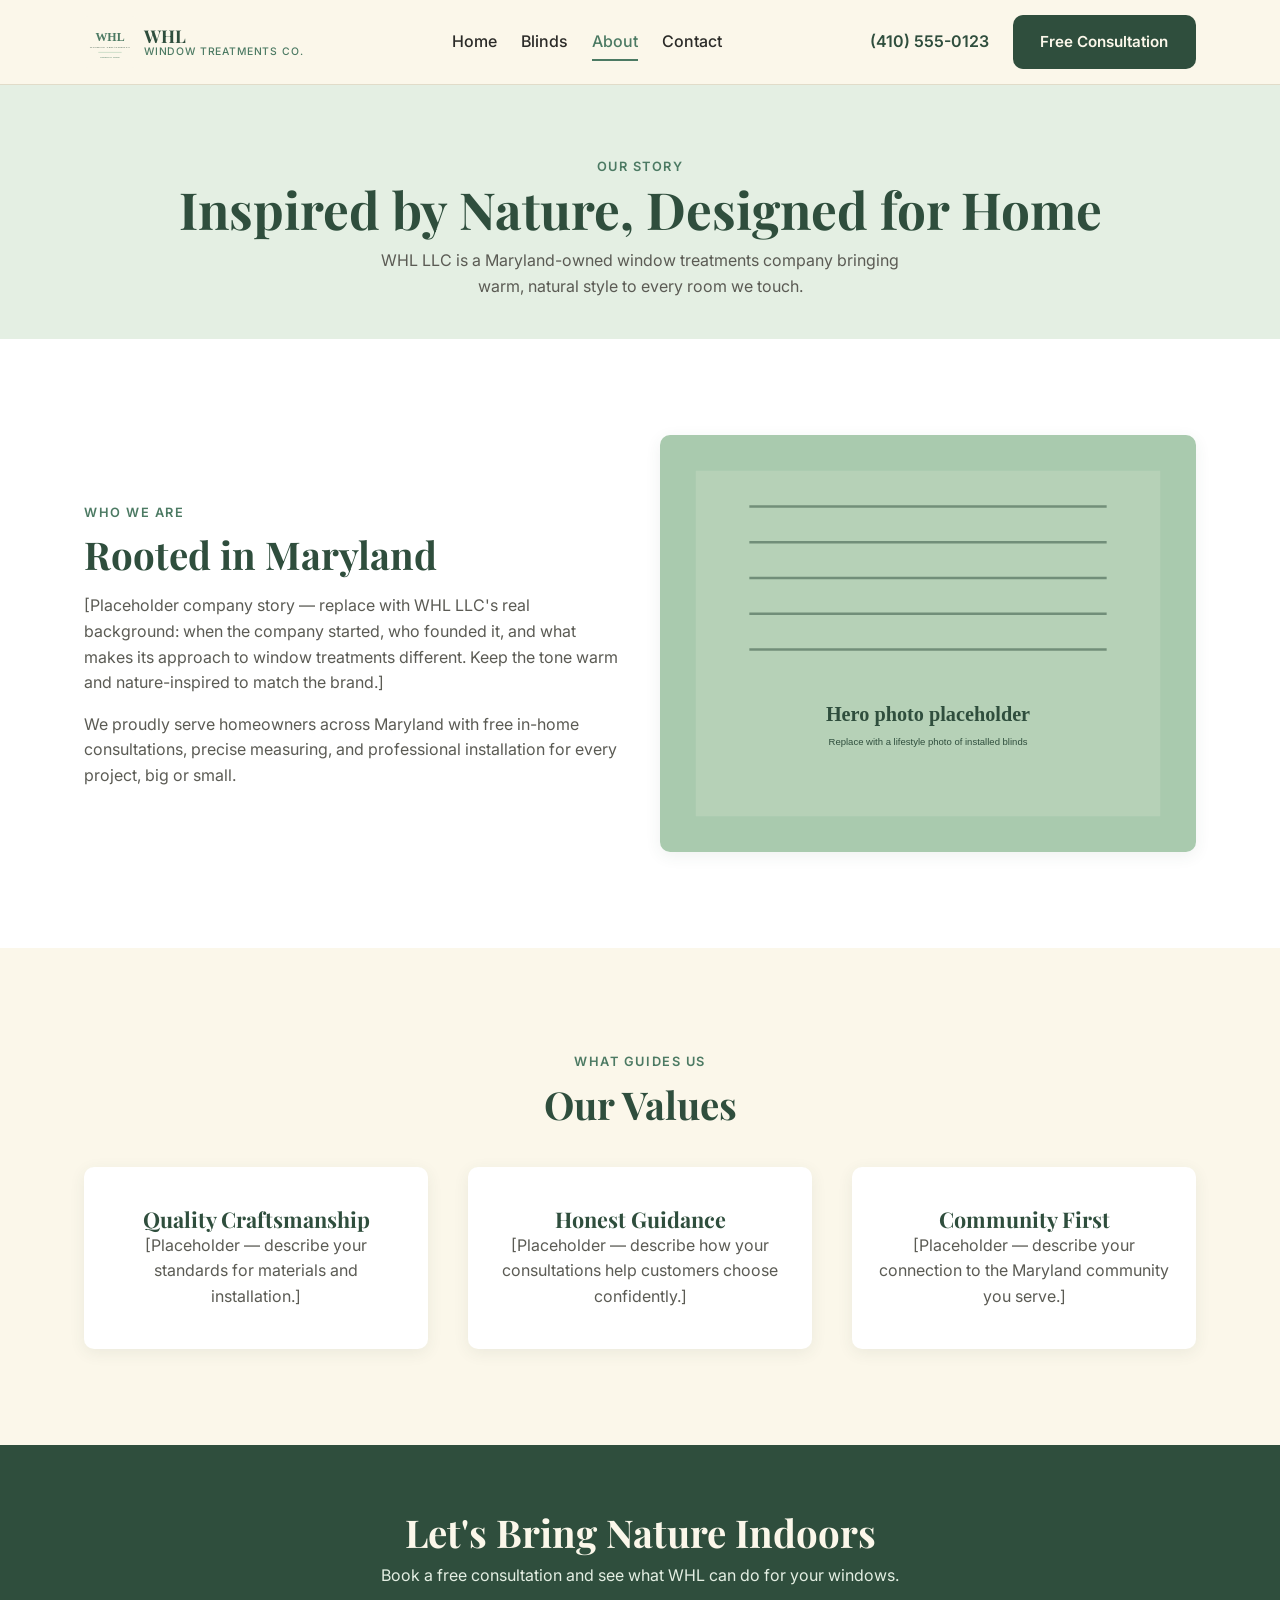
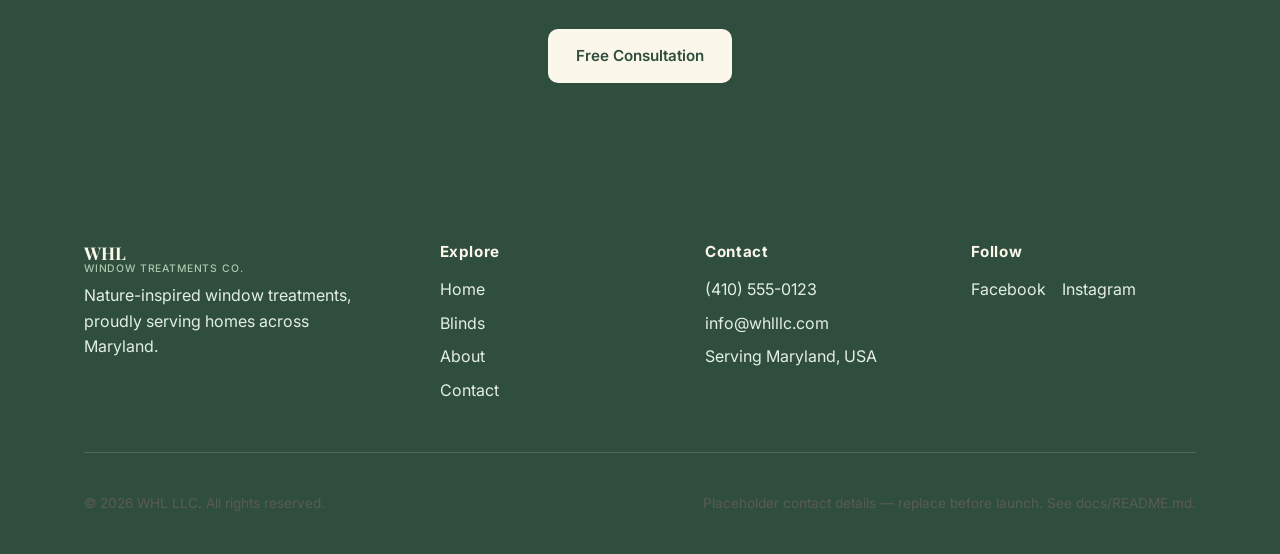
==== about.html @ a79641bb "Initial WHL LLC website: static HTML/CSS/JS site with JSON-driven blinds catalog Sets up home/produc" ====
<!DOCTYPE html>
<html lang="en">
<head>
  <meta charset="UTF-8" />
  <meta name="viewport" content="width=device-width, initial-scale=1.0" />
  <title>About Us | WHL LLC</title>
  <meta name="description" content="WHL LLC is a Maryland-based window treatments company inspired by nature and designed for home." />

  <link rel="preconnect" href="https://fonts.googleapis.com" />
  <link href="https://fonts.googleapis.com/css2?family=Playfair+Display:wght@700&family=Inter:wght@400;500;600;700&display=swap" rel="stylesheet" />

  <link rel="icon" href="assets/images/logo/whl-logo.svg" type="image/svg+xml" />
  <link rel="stylesheet" href="css/styles.css" />
</head>
<body>

  <header class="site-header">
    <div class="container site-header__inner">
      <a href="index.html" class="brand">
        <img src="assets/images/logo/whl-logo.svg" alt="WHL LLC logo" />
        <span class="brand-text">WHL<span>Window Treatments Co.</span></span>
      </a>
      <nav class="main-nav" data-open="false">
        <ul>
          <li><a href="index.html">Home</a></li>
          <li><a href="products.html">Blinds</a></li>
          <li><a href="about.html">About</a></li>
          <li><a href="contact.html">Contact</a></li>
        </ul>
      </nav>
      <div class="header-actions">
        <a href="tel:+14105550123" class="header-phone">(410) 555-0123</a>
        <a href="mailto:info@whlllc.com?subject=Free%20Consultation%20Request" class="btn btn--primary">Free Consultation</a>
        <button class="nav-toggle" aria-label="Toggle navigation" aria-expanded="false">
          <svg viewBox="0 0 24 24" fill="none" stroke="currentColor" stroke-width="2" stroke-linecap="round">
            <line x1="3" y1="6" x2="21" y2="6" /><line x1="3" y1="12" x2="21" y2="12" /><line x1="3" y1="18" x2="21" y2="18" />
          </svg>
        </button>
      </div>
    </div>
  </header>

  <main>

    <section class="page-header">
      <div class="container">
        <p class="eyebrow">Our Story</p>
        <h1>Inspired by Nature, Designed for Home</h1>
        <p>WHL LLC is a Maryland-owned window treatments company bringing warm, natural style to every room we touch.</p>
      </div>
    </section>

    <section class="section section--white">
      <div class="container grid grid--2" style="align-items:center;">
        <div>
          <p class="eyebrow">Who We Are</p>
          <h2>Rooted in Maryland</h2>
          <p style="margin-top: var(--space-sm);">
            [Placeholder company story — replace with WHL LLC's real background:
            when the company started, who founded it, and what makes its
            approach to window treatments different. Keep the tone warm and
            nature-inspired to match the brand.]
          </p>
          <p style="margin-top: var(--space-sm);">
            We proudly serve homeowners across Maryland with free in-home
            consultations, precise measuring, and professional installation
            for every project, big or small.
          </p>
        </div>
        <div>
          <img src="assets/images/hero/hero-home.svg" alt="Placeholder photo of the WHL team or showroom" style="border-radius: var(--radius); box-shadow: var(--shadow-card);" />
        </div>
      </div>
    </section>

    <section class="section">
      <div class="container">
        <div class="section-heading">
          <p class="eyebrow">What Guides Us</p>
          <h2>Our Values</h2>
        </div>
        <div class="grid grid--3">
          <div class="card tile-card">
            <h3>Quality Craftsmanship</h3>
            <p>[Placeholder — describe your standards for materials and installation.]</p>
          </div>
          <div class="card tile-card">
            <h3>Honest Guidance</h3>
            <p>[Placeholder — describe how your consultations help customers choose confidently.]</p>
          </div>
          <div class="card tile-card">
            <h3>Community First</h3>
            <p>[Placeholder — describe your connection to the Maryland community you serve.]</p>
          </div>
        </div>
      </div>
    </section>

    <section class="cta-band">
      <div class="container">
        <h2>Let's Bring Nature Indoors</h2>
        <p>Book a free consultation and see what WHL can do for your windows.</p>
        <a href="mailto:info@whlllc.com?subject=Free%20Consultation%20Request" class="btn btn--light">Free Consultation</a>
      </div>
    </section>

  </main>

  <footer class="site-footer">
    <div class="container">
      <div class="footer-grid">
        <div class="footer-brand">
          <div class="brand-text" style="color: var(--color-cream);">WHL <span style="color: var(--color-sage);">Window Treatments Co.</span></div>
          <p>Nature-inspired window treatments, proudly serving homes across Maryland.</p>
        </div>
        <div>
          <h4>Explore</h4>
          <ul>
            <li><a href="index.html">Home</a></li>
            <li><a href="products.html">Blinds</a></li>
            <li><a href="about.html">About</a></li>
            <li><a href="contact.html">Contact</a></li>
          </ul>
        </div>
        <div>
          <h4>Contact</h4>
          <ul>
            <li><a href="tel:+14105550123">(410) 555-0123</a></li>
            <li><a href="mailto:info@whlllc.com">info@whlllc.com</a></li>
            <li>Serving Maryland, USA</li>
          </ul>
        </div>
        <div>
          <h4>Follow</h4>
          <ul class="social-links">
            <li><a href="#" aria-label="Facebook">Facebook</a></li>
            <li><a href="#" aria-label="Instagram">Instagram</a></li>
          </ul>
        </div>
      </div>
      <div class="footer-bottom">
        <p>&copy; 2026 WHL LLC. All rights reserved.</p>
        <p>Placeholder contact details — replace before launch. See docs/README.md.</p>
      </div>
    </div>
  </footer>

  <script src="js/main.js"></script>
</body>
</html>
---- css/styles.css ----
/* =========================================================================
   WHL LLC — Stylesheet
   -------------------------------------------------------------------------
   How this file is organized (search for these headers):
     1. Design tokens (colors, fonts, spacing)  — edit brand look here
     2. Reset & base element styles
     3. Layout helpers (container, section spacing, grid)
     4. Header / navigation
     5. Buttons & form elements
     6. Hero banner
     7. Cards (product cards, tile cards)
     8. Process steps / trust strip / testimonials
     9. Footer
    10. Responsive breakpoints

   This is one shared stylesheet used by every page (index, products, about,
   contact) so a change here updates the whole site at once.
   ========================================================================= */

/* -------------------------------------------------------------------------
   1. Design tokens
   Change these variables to re-theme the entire site. They come from the
   WHL logo: cream background, sage/forest greens.
   ------------------------------------------------------------------------- */
:root {
  /* Brand colors */
  --color-cream: #fbf7ea;
  --color-white: #ffffff;
  --color-sage: #a9caae;
  --color-sage-light: #e4efe3;
  --color-forest: #4c7a63;
  --color-deep: #2f4e3d;
  --color-text: #2b2b28;
  --color-text-muted: #5b5b54;
  --color-border: #e1dcc9;

  /* Typography */
  --font-heading: "Playfair Display", Georgia, "Times New Roman", serif;
  --font-body: "Inter", -apple-system, BlinkMacSystemFont, "Segoe UI",
    Roboto, Helvetica, Arial, sans-serif;

  /* Spacing scale */
  --space-xs: 0.5rem;
  --space-sm: 1rem;
  --space-md: 1.5rem;
  --space-lg: 2.5rem;
  --space-xl: 4rem;
  --space-2xl: 6rem;

  /* Layout */
  --container-width: 1160px;
  --radius: 10px;
  --shadow-card: 0 4px 16px rgba(47, 78, 61, 0.08);
  --shadow-hover: 0 10px 28px rgba(47, 78, 61, 0.16);
  --header-height: 84px;
}

/* -------------------------------------------------------------------------
   2. Reset & base element styles
   ------------------------------------------------------------------------- */
* {
  margin: 0;
  padding: 0;
  box-sizing: border-box;
}

html {
  scroll-behavior: smooth;
}

body {
  font-family: var(--font-body);
  color: var(--color-text);
  background-color: var(--color-cream);
  line-height: 1.6;
  -webkit-font-smoothing: antialiased;
}

img {
  max-width: 100%;
  display: block;
}

a {
  color: inherit;
  text-decoration: none;
}

ul {
  list-style: none;
}

h1,
h2,
h3,
h4 {
  font-family: var(--font-heading);
  color: var(--color-deep);
  line-height: 1.2;
  font-weight: 700;
}

h1 {
  font-size: clamp(2.25rem, 4vw, 3.25rem);
}

h2 {
  font-size: clamp(1.75rem, 3vw, 2.5rem);
}

h3 {
  font-size: 1.35rem;
}

p {
  color: var(--color-text-muted);
}

/* Utility: visually-hidden but still readable by screen readers */
.visually-hidden {
  position: absolute;
  width: 1px;
  height: 1px;
  overflow: hidden;
  clip: rect(0, 0, 0, 0);
  white-space: nowrap;
}

/* -------------------------------------------------------------------------
   3. Layout helpers
   ------------------------------------------------------------------------- */
.container {
  width: 100%;
  max-width: var(--container-width);
  margin: 0 auto;
  padding: 0 var(--space-md);
}

.section {
  padding: var(--space-2xl) 0;
}

.section--tight {
  padding: var(--space-xl) 0;
}

.section--white {
  background-color: var(--color-white);
}

.section-heading {
  text-align: center;
  max-width: 640px;
  margin: 0 auto var(--space-lg);
}

.section-heading p {
  margin-top: var(--space-xs);
}

.eyebrow {
  display: inline-block;
  font-family: var(--font-body);
  font-size: 0.8rem;
  font-weight: 600;
  letter-spacing: 0.12em;
  text-transform: uppercase;
  color: var(--color-forest);
  margin-bottom: var(--space-xs);
}

.grid {
  display: grid;
  gap: var(--space-lg);
}

.grid--2 {
  grid-template-columns: repeat(2, 1fr);
}

.grid--3 {
  grid-template-columns: repeat(3, 1fr);
}

.grid--4 {
  grid-template-columns: repeat(4, 1fr);
}

/* -------------------------------------------------------------------------
   4. Header / navigation
   ------------------------------------------------------------------------- */
.site-header {
  position: sticky;
  top: 0;
  z-index: 100;
  background-color: var(--color-cream);
  border-bottom: 1px solid var(--color-border);
}

.site-header__inner {
  display: flex;
  align-items: center;
  justify-content: space-between;
  height: var(--header-height);
  gap: var(--space-md);
}

.brand {
  display: flex;
  align-items: center;
  gap: var(--space-xs);
  flex-shrink: 0;
}

.brand img {
  height: 52px;
  width: auto;
}

.brand-text {
  font-family: var(--font-heading);
  font-weight: 700;
  font-size: 1.1rem;
  color: var(--color-deep);
  line-height: 1.15;
}

.brand-text span {
  display: block;
  font-family: var(--font-body);
  font-weight: 500;
  font-size: 0.65rem;
  letter-spacing: 0.08em;
  text-transform: uppercase;
  color: var(--color-forest);
}

.main-nav {
  display: flex;
  align-items: center;
  gap: var(--space-lg);
}

.main-nav ul {
  display: flex;
  gap: var(--space-md);
}

.main-nav a {
  font-weight: 500;
  padding: var(--space-xs) 0;
  border-bottom: 2px solid transparent;
  transition: border-color 0.2s ease, color 0.2s ease;
}

.main-nav a:hover,
.main-nav a[aria-current="page"] {
  color: var(--color-forest);
  border-bottom-color: var(--color-forest);
}

.header-actions {
  display: flex;
  align-items: center;
  gap: var(--space-md);
}

.header-phone {
  font-weight: 600;
  color: var(--color-deep);
  white-space: nowrap;
}

.nav-toggle {
  display: none;
  background: none;
  border: none;
  cursor: pointer;
  padding: var(--space-xs);
}

.nav-toggle svg {
  width: 28px;
  height: 28px;
  stroke: var(--color-deep);
}

/* -------------------------------------------------------------------------
   5. Buttons & form elements
   ------------------------------------------------------------------------- */
.btn {
  display: inline-flex;
  align-items: center;
  justify-content: center;
  gap: 0.5rem;
  font-family: var(--font-body);
  font-weight: 600;
  font-size: 0.95rem;
  padding: 0.8rem 1.6rem;
  border-radius: var(--radius);
  border: 2px solid transparent;
  cursor: pointer;
  transition: transform 0.15s ease, box-shadow 0.15s ease,
    background-color 0.15s ease;
  white-space: nowrap;
}

.btn:hover {
  transform: translateY(-1px);
}

.btn--primary {
  background-color: var(--color-deep);
  color: var(--color-cream);
}

.btn--primary:hover {
  background-color: var(--color-forest);
  box-shadow: var(--shadow-hover);
}

.btn--secondary {
  background-color: transparent;
  border-color: var(--color-deep);
  color: var(--color-deep);
}

.btn--secondary:hover {
  background-color: var(--color-deep);
  color: var(--color-cream);
}

.btn--light {
  background-color: var(--color-cream);
  color: var(--color-deep);
}

.btn--light:hover {
  background-color: var(--color-white);
  box-shadow: var(--shadow-hover);
}

.btn--block {
  width: 100%;
}

.form-field {
  display: flex;
  flex-direction: column;
  gap: 0.35rem;
  margin-bottom: var(--space-md);
}

.form-field label {
  font-weight: 600;
  font-size: 0.9rem;
  color: var(--color-deep);
}

.form-field input,
.form-field select,
.form-field textarea {
  font-family: var(--font-body);
  font-size: 1rem;
  padding: 0.7rem 0.9rem;
  border: 1px solid var(--color-border);
  border-radius: var(--radius);
  background-color: var(--color-white);
  color: var(--color-text);
}

.form-field input:focus,
.form-field select:focus,
.form-field textarea:focus {
  outline: 2px solid var(--color-sage);
  outline-offset: 1px;
}

/* -------------------------------------------------------------------------
   6. Hero banner
   ------------------------------------------------------------------------- */
.hero {
  background: linear-gradient(135deg, var(--color-sage-light) 0%, var(--color-cream) 60%);
  overflow: hidden;
}

.hero__inner {
  display: grid;
  grid-template-columns: 1.1fr 1fr;
  align-items: center;
  gap: var(--space-xl);
  padding: var(--space-2xl) 0;
}

.hero__eyebrow {
  color: var(--color-forest);
  font-weight: 600;
  letter-spacing: 0.1em;
  text-transform: uppercase;
  font-size: 0.85rem;
  margin-bottom: var(--space-sm);
}

.hero__title {
  margin-bottom: var(--space-md);
}

.hero__text {
  max-width: 480px;
  margin-bottom: var(--space-lg);
  font-size: 1.05rem;
}

.hero__actions {
  display: flex;
  gap: var(--space-sm);
  flex-wrap: wrap;
}

.hero__media img {
  border-radius: var(--radius);
  box-shadow: var(--shadow-card);
}

/* Page header used on non-home pages (products/about/contact) */
.page-header {
  padding: var(--space-xl) 0 var(--space-lg);
  text-align: center;
  background-color: var(--color-sage-light);
}

.page-header p {
  max-width: 560px;
  margin: var(--space-xs) auto 0;
}

/* -------------------------------------------------------------------------
   7. Cards
   ------------------------------------------------------------------------- */
.card {
  background-color: var(--color-white);
  border-radius: var(--radius);
  box-shadow: var(--shadow-card);
  overflow: hidden;
  transition: box-shadow 0.2s ease, transform 0.2s ease;
}

.card:hover {
  box-shadow: var(--shadow-hover);
  transform: translateY(-3px);
}

/* Product card: image + name + description + price + CTAs */
.product-card__image {
  aspect-ratio: 4 / 3;
  width: 100%;
  object-fit: cover;
  background-color: var(--color-sage-light);
}

.product-card__body {
  padding: var(--space-md);
}

.product-card__category {
  font-size: 0.75rem;
  font-weight: 600;
  letter-spacing: 0.08em;
  text-transform: uppercase;
  color: var(--color-forest);
}

.product-card__name {
  margin: 0.35rem 0 0.5rem;
  font-size: 1.15rem;
}

.product-card__price {
  display: block;
  font-weight: 600;
  color: var(--color-deep);
  margin: 0.6rem 0 var(--space-sm);
}

.product-card__actions {
  display: flex;
  gap: var(--space-xs);
}

/* Simple icon/tile card used for "Why choose WHL" and quick-action rows */
.tile-card {
  text-align: center;
  padding: var(--space-lg) var(--space-md);
}

.tile-card__icon {
  width: 48px;
  height: 48px;
  margin: 0 auto var(--space-sm);
  color: var(--color-forest);
}

/* Category filter pills on the products page */
.filter-bar {
  display: flex;
  gap: var(--space-xs);
  flex-wrap: wrap;
  justify-content: center;
  margin-bottom: var(--space-lg);
}

.filter-pill {
  padding: 0.5rem 1.1rem;
  border-radius: 999px;
  border: 1px solid var(--color-border);
  background-color: var(--color-white);
  font-size: 0.9rem;
  font-weight: 500;
  cursor: pointer;
  transition: background-color 0.15s ease, color 0.15s ease;
}

.filter-pill:hover {
  border-color: var(--color-forest);
}

.filter-pill[aria-pressed="true"] {
  background-color: var(--color-deep);
  color: var(--color-cream);
  border-color: var(--color-deep);
}

.empty-state {
  text-align: center;
  padding: var(--space-xl) 0;
  color: var(--color-text-muted);
}

/* -------------------------------------------------------------------------
   8. Process steps / trust strip / testimonials
   ------------------------------------------------------------------------- */
.process-steps {
  display: grid;
  grid-template-columns: repeat(4, 1fr);
  gap: var(--space-md);
  counter-reset: step;
}

.process-step {
  text-align: center;
  position: relative;
}

.process-step__number {
  width: 44px;
  height: 44px;
  display: flex;
  align-items: center;
  justify-content: center;
  margin: 0 auto var(--space-sm);
  border-radius: 50%;
  background-color: var(--color-deep);
  color: var(--color-cream);
  font-family: var(--font-heading);
  font-weight: 700;
}

.trust-strip {
  display: flex;
  justify-content: space-around;
  flex-wrap: wrap;
  gap: var(--space-lg);
  text-align: center;
}

.trust-stat__number {
  font-family: var(--font-heading);
  font-size: 2rem;
  color: var(--color-forest);
}

.trust-stat__label {
  font-size: 0.9rem;
  color: var(--color-text-muted);
}

.testimonial-card {
  padding: var(--space-lg);
}

.testimonial-card__quote {
  font-family: var(--font-heading);
  font-size: 1.1rem;
  color: var(--color-deep);
  margin-bottom: var(--space-sm);
}

.testimonial-card__author {
  font-weight: 600;
  font-size: 0.9rem;
  color: var(--color-text-muted);
}

/* CTA band (used before footer to push "Free Consultation") */
.cta-band {
  background-color: var(--color-deep);
  color: var(--color-cream);
  text-align: center;
  padding: var(--space-xl) 0;
}

.cta-band h2 {
  color: var(--color-cream);
}

.cta-band p {
  color: var(--color-sage-light);
  max-width: 520px;
  margin: var(--space-xs) auto var(--space-lg);
}

/* -------------------------------------------------------------------------
   9. Footer
   ------------------------------------------------------------------------- */
.site-footer {
  background-color: var(--color-deep);
  color: var(--color-sage-light);
  padding: var(--space-2xl) 0 var(--space-lg);
}

.footer-grid {
  display: grid;
  grid-template-columns: 1.4fr 1fr 1fr 1fr;
  gap: var(--space-lg);
  padding-bottom: var(--space-lg);
  border-bottom: 1px solid rgba(255, 255, 255, 0.15);
}

.footer-grid h4 {
  color: var(--color-cream);
  font-family: var(--font-body);
  font-size: 0.95rem;
  letter-spacing: 0.04em;
  margin-bottom: var(--space-sm);
}

.footer-grid ul li {
  margin-bottom: 0.5rem;
}

.footer-grid a:hover {
  color: var(--color-white);
  text-decoration: underline;
}

.footer-brand p {
  color: var(--color-sage-light);
  max-width: 280px;
  margin-top: var(--space-xs);
}

.footer-bottom {
  display: flex;
  justify-content: space-between;
  align-items: center;
  flex-wrap: wrap;
  gap: var(--space-sm);
  padding-top: var(--space-lg);
  font-size: 0.85rem;
}

.social-links {
  display: flex;
  gap: var(--space-sm);
}

/* -------------------------------------------------------------------------
   10. Responsive breakpoints
   ------------------------------------------------------------------------- */
@media (max-width: 960px) {
  .grid--4 {
    grid-template-columns: repeat(2, 1fr);
  }

  .grid--3 {
    grid-template-columns: repeat(2, 1fr);
  }

  .process-steps {
    grid-template-columns: repeat(2, 1fr);
    gap: var(--space-lg);
  }

  .footer-grid {
    grid-template-columns: 1fr 1fr;
  }

  .hero__inner {
    grid-template-columns: 1fr;
    text-align: center;
  }

  .hero__text {
    margin: 0 auto var(--space-lg);
  }

  .hero__actions {
    justify-content: center;
  }
}

@media (max-width: 720px) {
  .main-nav {
    position: fixed;
    inset: var(--header-height) 0 0 0;
    background-color: var(--color-cream);
    flex-direction: column;
    align-items: flex-start;
    padding: var(--space-lg) var(--space-md);
    transform: translateX(100%);
    transition: transform 0.25s ease;
    overflow-y: auto;
  }

  .main-nav[data-open="true"] {
    transform: translateX(0);
  }

  .main-nav ul {
    flex-direction: column;
    width: 100%;
    gap: var(--space-sm);
  }

  .header-phone {
    display: none;
  }

  .nav-toggle {
    display: inline-flex;
  }

  .grid--2,
  .grid--3,
  .grid--4 {
    grid-template-columns: 1fr;
  }

  .process-steps {
    grid-template-columns: 1fr;
  }

  .footer-grid {
    grid-template-columns: 1fr;
  }
}
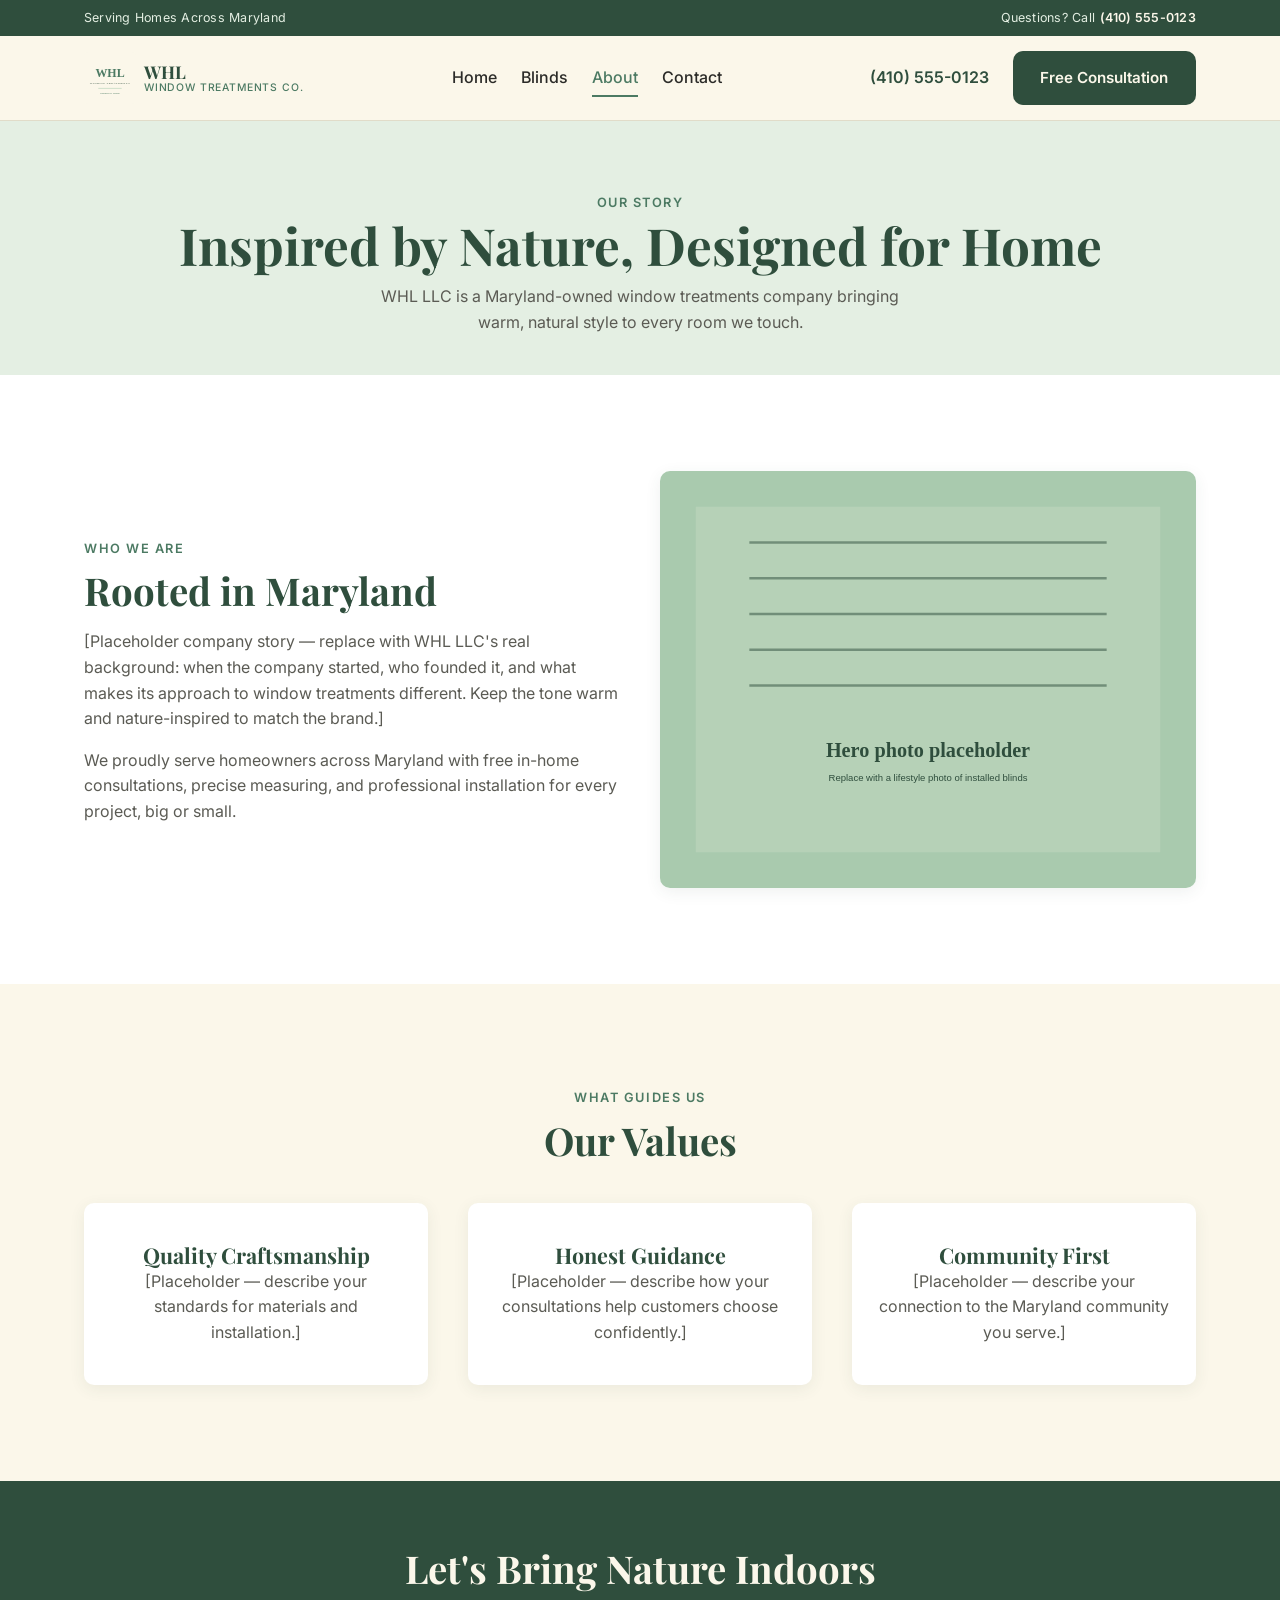
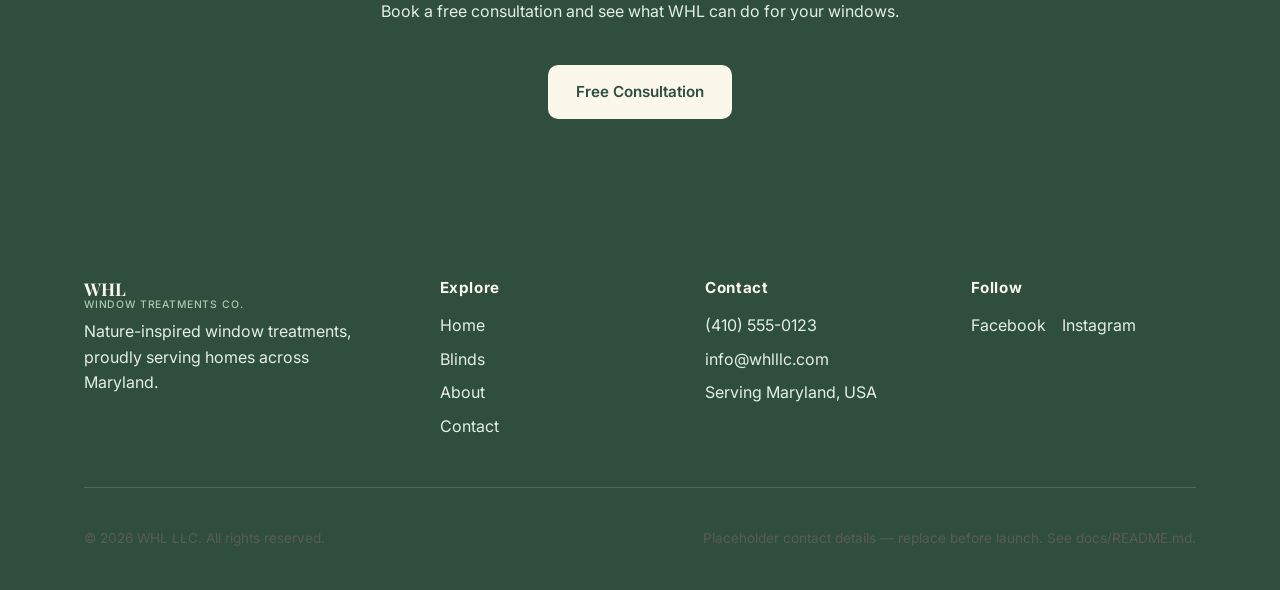
==== commit 2274fbc1: "Add full-width video hero and utility topbar to homepage Replaces the split image/text hero with a l" ====
--- a/about.html
+++ b/about.html
@@ -13,6 +13,13 @@
   <link rel="stylesheet" href="css/styles.css" />
 </head>
 <body>
+
+  <div class="topbar">
+    <div class="container topbar__inner">
+      <span>Serving Homes Across Maryland</span>
+      <span>Questions? Call <a href="tel:+14105550123">(410) 555-0123</a></span>
+    </div>
+  </div>
 
   <header class="site-header">
     <div class="container site-header__inner">
--- a/css/styles.css
+++ b/css/styles.css
@@ -189,6 +189,32 @@
 /* -------------------------------------------------------------------------
    4. Header / navigation
    ------------------------------------------------------------------------- */
+
+/* Thin utility strip above the header (service area + phone/warranty note) */
+.topbar {
+  background-color: var(--color-deep);
+  color: var(--color-sage-light);
+  font-size: 0.78rem;
+  letter-spacing: 0.02em;
+}
+
+.topbar__inner {
+  display: flex;
+  justify-content: space-between;
+  align-items: center;
+  padding: 0.5rem var(--space-md);
+  gap: var(--space-sm);
+}
+
+.topbar a {
+  color: var(--color-cream);
+  font-weight: 600;
+}
+
+.topbar a:hover {
+  text-decoration: underline;
+}
+
 .site-header {
   position: sticky;
   top: 0;
@@ -422,6 +448,62 @@
   box-shadow: var(--shadow-card);
 }
 
+/* Big video hero (homepage). The video sits behind everything as a full-
+   bleed background; a dark gradient overlay keeps the text readable
+   regardless of what's playing underneath. */
+.hero--video {
+  position: relative;
+  min-height: 640px;
+  display: flex;
+  align-items: center;
+  overflow: hidden;
+  background-color: var(--color-deep); /* shows briefly while the video loads */
+}
+
+.hero__video {
+  position: absolute;
+  inset: 0;
+  width: 100%;
+  height: 100%;
+  object-fit: cover;
+  z-index: 0;
+}
+
+.hero__video-overlay {
+  position: absolute;
+  inset: 0;
+  z-index: 1;
+  background: linear-gradient(
+    100deg,
+    rgba(47, 78, 61, 0.82) 0%,
+    rgba(47, 78, 61, 0.55) 45%,
+    rgba(47, 78, 61, 0.25) 100%
+  );
+}
+
+.hero--video .container {
+  position: relative;
+  z-index: 2;
+}
+
+.hero__panel {
+  max-width: 560px;
+  padding: var(--space-lg) 0;
+}
+
+.hero--video .hero__eyebrow {
+  color: var(--color-sage);
+}
+
+.hero--video .hero__title,
+.hero--video .hero__title * {
+  color: var(--color-cream);
+}
+
+.hero--video .hero__text {
+  color: var(--color-sage-light);
+}
+
 /* Page header used on non-home pages (products/about/contact) */
 .page-header {
   padding: var(--space-xl) 0 var(--space-lg);
@@ -706,6 +788,16 @@
 
   .hero__actions {
     justify-content: center;
+  }
+
+  .hero--video {
+    min-height: 520px;
+  }
+
+  .hero__panel {
+    max-width: 100%;
+    text-align: center;
+    margin: 0 auto;
   }
 }
 
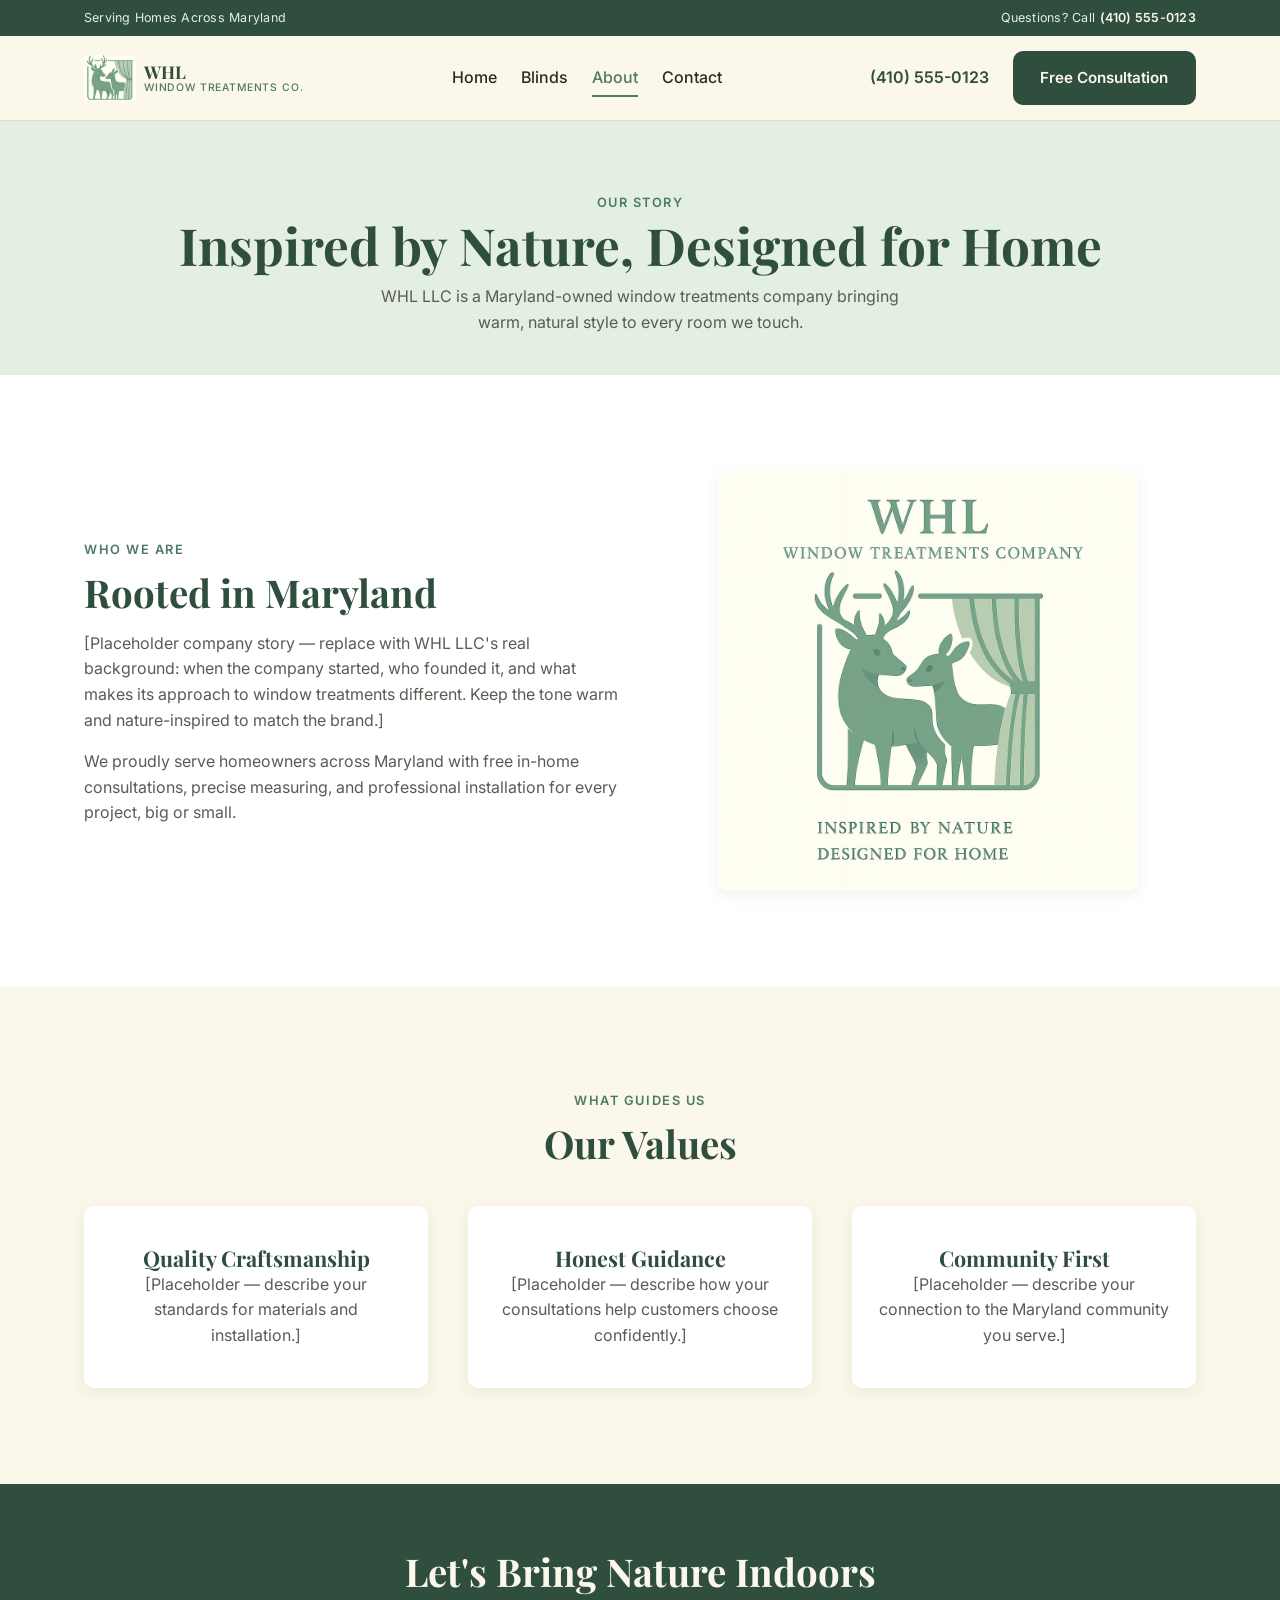
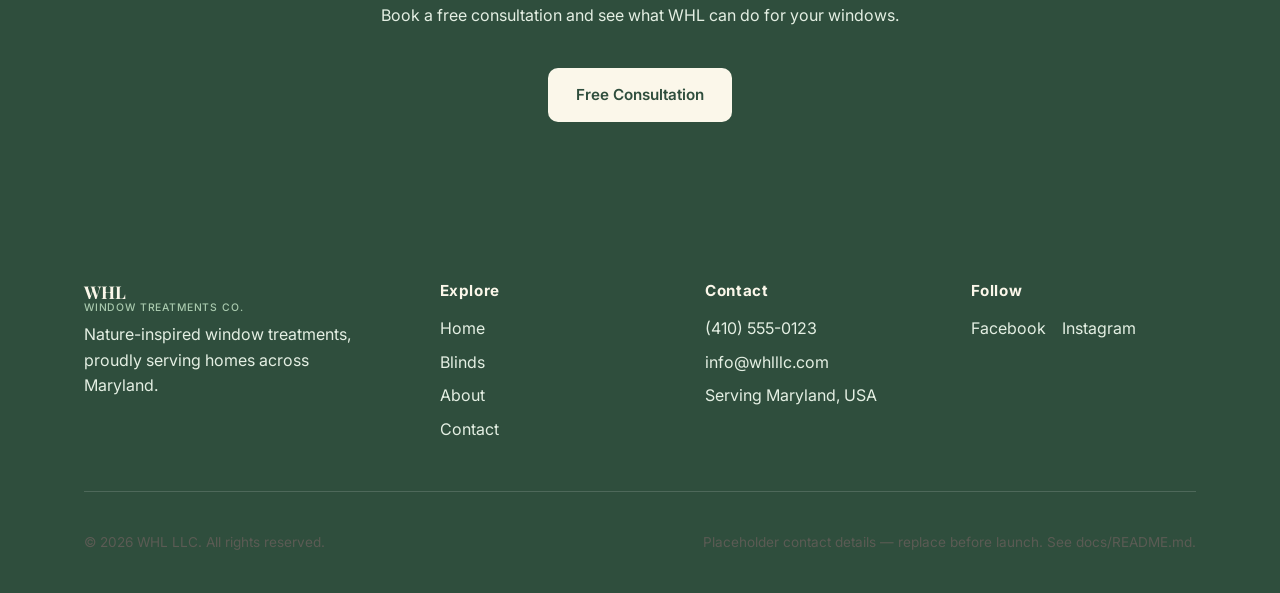
==== commit 5625e6e5: "Use the real WHL logo and improve phone responsiveness - Swap the placeholder logo for the real one:" ====
--- a/about.html
+++ b/about.html
@@ -9,7 +9,7 @@
   <link rel="preconnect" href="https://fonts.googleapis.com" />
   <link href="https://fonts.googleapis.com/css2?family=Playfair+Display:wght@700&family=Inter:wght@400;500;600;700&display=swap" rel="stylesheet" />
 
-  <link rel="icon" href="assets/images/logo/whl-logo.svg" type="image/svg+xml" />
+  <link rel="icon" href="assets/images/logo/whl-icon.png" type="image/png" />
   <link rel="stylesheet" href="css/styles.css" />
 </head>
 <body>
@@ -24,7 +24,7 @@
   <header class="site-header">
     <div class="container site-header__inner">
       <a href="index.html" class="brand">
-        <img src="assets/images/logo/whl-logo.svg" alt="WHL LLC logo" />
+        <img src="assets/images/logo/whl-icon.png" alt="WHL LLC logo" />
         <span class="brand-text">WHL<span>Window Treatments Co.</span></span>
       </a>
       <nav class="main-nav" data-open="false">
@@ -34,6 +34,7 @@
           <li><a href="about.html">About</a></li>
           <li><a href="contact.html">Contact</a></li>
         </ul>
+          <a href="mailto:info@whlllc.com?subject=Free%20Consultation%20Request" class="btn btn--primary nav-cta-mobile">Free Consultation</a>
       </nav>
       <div class="header-actions">
         <a href="tel:+14105550123" class="header-phone">(410) 555-0123</a>
@@ -75,7 +76,7 @@
           </p>
         </div>
         <div>
-          <img src="assets/images/hero/hero-home.svg" alt="Placeholder photo of the WHL team or showroom" style="border-radius: var(--radius); box-shadow: var(--shadow-card);" />
+          <img src="assets/images/logo/whl-logo-full.jpg" alt="WHL LLC logo: a deer and fawn beside a curtained window, with the tagline Inspired by Nature, Designed for Home" style="border-radius: var(--radius); box-shadow: var(--shadow-card); max-width: 420px; margin: 0 auto; display: block;" />
         </div>
       </div>
     </section>
--- a/css/styles.css
+++ b/css/styles.css
@@ -74,6 +74,9 @@
   background-color: var(--color-cream);
   line-height: 1.6;
   -webkit-font-smoothing: antialiased;
+  /* Safety net against any element that miscalculates its width on a
+     narrow phone screen and pokes past the viewport edge. */
+  overflow-x: hidden;
 }
 
 img {
@@ -504,6 +507,105 @@
   color: var(--color-sage-light);
 }
 
+/* -------------------------------------------------------------------------
+   Cinematic video interlude (homepage, between "How It Works" and the
+   trust strip). A quieter counterpart to the busy top-of-page hero video:
+   a large centered quote over a lightly-tinted looping video, with a
+   play/pause toggle since auto-looping background motion should always
+   be pausable (WCAG 2.2.2).
+   ------------------------------------------------------------------------- */
+.video-feature {
+  position: relative;
+  min-height: 60vh;
+  display: flex;
+  align-items: center;
+  justify-content: center;
+  overflow: hidden;
+  background-color: var(--color-deep);
+}
+
+.video-feature__video {
+  position: absolute;
+  inset: 0;
+  width: 100%;
+  height: 100%;
+  object-fit: cover;
+  z-index: 0;
+}
+
+.video-feature__overlay {
+  position: absolute;
+  inset: 0;
+  z-index: 1;
+  background: linear-gradient(
+    to bottom,
+    rgba(47, 78, 61, 0.55) 0%,
+    rgba(47, 78, 61, 0.35) 40%,
+    rgba(47, 78, 61, 0.65) 100%
+  );
+}
+
+.video-feature__content {
+  position: relative;
+  z-index: 2;
+  text-align: center;
+  padding: var(--space-2xl) 0;
+}
+
+.video-feature__quote {
+  font-family: var(--font-heading);
+  font-style: italic;
+  font-size: clamp(1.5rem, 3.2vw, 2.4rem);
+  color: var(--color-cream);
+  max-width: 720px;
+  margin: 0 auto var(--space-md);
+  line-height: 1.35;
+}
+
+.video-feature__credit {
+  color: var(--color-sage);
+  font-family: var(--font-body);
+  font-size: 0.85rem;
+  letter-spacing: 0.06em;
+  text-transform: uppercase;
+  margin-bottom: var(--space-lg);
+}
+
+.video-feature__toggle {
+  display: inline-flex;
+  align-items: center;
+  justify-content: center;
+  width: 52px;
+  height: 52px;
+  border-radius: 50%;
+  border: 1px solid rgba(251, 247, 234, 0.5);
+  background-color: rgba(251, 247, 234, 0.12);
+  color: var(--color-cream);
+  cursor: pointer;
+  transition: background-color 0.2s ease;
+}
+
+.video-feature__toggle:hover {
+  background-color: rgba(251, 247, 234, 0.25);
+}
+
+.video-feature__toggle svg {
+  width: 20px;
+  height: 20px;
+}
+
+.video-feature__toggle .icon-play {
+  display: none;
+}
+
+.video-feature__toggle[aria-pressed="false"] .icon-pause {
+  display: none;
+}
+
+.video-feature__toggle[aria-pressed="false"] .icon-play {
+  display: block;
+}
+
 /* Page header used on non-home pages (products/about/contact) */
 .page-header {
   padding: var(--space-xl) 0 var(--space-lg);
@@ -569,6 +671,144 @@
   gap: var(--space-xs);
 }
 
+/* -------------------------------------------------------------------------
+   Homepage "Featured Styles" carousel: a horizontally-scrolling row of
+   large photo tiles. Each tile always shows its name; hovering (or
+   focusing, for keyboard users) reveals a description and two buttons
+   over the photo. Used only on the homepage — the full catalog on
+   products.html keeps using .product-card instead, which shows price and
+   description without needing a hover.
+   ------------------------------------------------------------------------- */
+.gallery-carousel {
+  display: flex;
+  align-items: center;
+  gap: var(--space-sm);
+}
+
+.gallery-track {
+  display: flex;
+  gap: var(--space-md);
+  flex: 1;
+  overflow-x: auto;
+  scroll-snap-type: x mandatory;
+  scroll-behavior: smooth;
+  padding-bottom: var(--space-xs);
+  scrollbar-width: none; /* Firefox: hide scrollbar, native drag/touch scroll still works */
+}
+
+.gallery-track::-webkit-scrollbar {
+  display: none; /* Chrome/Safari: same as above */
+}
+
+.carousel-arrow {
+  flex-shrink: 0;
+  width: 44px;
+  height: 44px;
+  border-radius: 50%;
+  border: 1px solid var(--color-border);
+  background-color: var(--color-white);
+  color: var(--color-deep);
+  display: flex;
+  align-items: center;
+  justify-content: center;
+  cursor: pointer;
+  transition: background-color 0.15s ease, box-shadow 0.15s ease;
+}
+
+.carousel-arrow:hover {
+  background-color: var(--color-sage-light);
+  box-shadow: var(--shadow-card);
+}
+
+.carousel-arrow svg {
+  width: 20px;
+  height: 20px;
+}
+
+.gallery-tile {
+  position: relative;
+  flex: 0 0 auto;
+  width: min(300px, 78vw);
+  aspect-ratio: 1 / 1;
+  border-radius: var(--radius);
+  overflow: hidden;
+  box-shadow: var(--shadow-card);
+  scroll-snap-align: start;
+}
+
+.gallery-tile img {
+  position: absolute;
+  inset: 0;
+  width: 100%;
+  height: 100%;
+  object-fit: cover;
+  transition: transform 0.4s ease;
+}
+
+.gallery-tile:hover img,
+.gallery-tile:focus-within img {
+  transform: scale(1.06);
+}
+
+.gallery-tile__overlay {
+  position: absolute;
+  inset: 0;
+  background: linear-gradient(
+    to top,
+    rgba(47, 78, 61, 0.9) 0%,
+    rgba(47, 78, 61, 0.15) 55%,
+    rgba(47, 78, 61, 0) 100%
+  );
+  transition: background-color 0.25s ease;
+}
+
+.gallery-tile__content {
+  position: absolute;
+  left: 0;
+  right: 0;
+  bottom: 0;
+  padding: var(--space-md);
+}
+
+.gallery-tile__label {
+  font-family: var(--font-heading);
+  font-size: 1.2rem;
+  color: var(--color-cream);
+}
+
+/* Description + buttons: hidden by default, revealed on hover/focus. */
+.gallery-tile__hover {
+  max-height: 0;
+  opacity: 0;
+  transform: translateY(8px);
+  overflow: hidden;
+  transition: opacity 0.25s ease, transform 0.25s ease, max-height 0.25s ease;
+}
+
+.gallery-tile:hover .gallery-tile__hover,
+.gallery-tile:focus-within .gallery-tile__hover {
+  max-height: 160px;
+  opacity: 1;
+  transform: translateY(0);
+}
+
+.gallery-tile__hover p {
+  color: var(--color-sage-light);
+  font-size: 0.85rem;
+  margin: 0.5rem 0 var(--space-sm);
+}
+
+.gallery-tile__actions {
+  display: flex;
+  gap: var(--space-xs);
+  flex-wrap: wrap;
+}
+
+.gallery-tile__actions .btn {
+  padding: 0.55rem 1.1rem;
+  font-size: 0.85rem;
+}
+
 /* Simple icon/tile card used for "Why choose WHL" and quick-action rows */
 .tile-card {
   text-align: center;
@@ -794,6 +1034,10 @@
     min-height: 520px;
   }
 
+  .video-feature {
+    min-height: 420px;
+  }
+
   .hero__panel {
     max-width: 100%;
     text-align: center;
@@ -802,6 +1046,40 @@
 }
 
 @media (max-width: 720px) {
+  /* Shrink the header itself so logo + CTA + hamburger all fit on a
+     phone-width screen without wrapping or overflowing horizontally. */
+  :root {
+    --header-height: 64px;
+  }
+
+  .brand img {
+    height: 38px;
+  }
+
+  .brand-text {
+    font-size: 0.95rem;
+  }
+
+  /* The "Window Treatments Co." subtitle is the first thing to go —
+     the icon + "WHL" alone is enough to identify the brand at this size. */
+  .brand-text span {
+    display: none;
+  }
+
+  .header-actions {
+    gap: var(--space-sm);
+  }
+
+  .header-actions .btn--primary {
+    padding: 0.5rem 0.85rem;
+    font-size: 0.8rem;
+  }
+
+  .nav-toggle svg {
+    width: 24px;
+    height: 24px;
+  }
+
   .main-nav {
     position: fixed;
     inset: var(--header-height) 0 0 0;
@@ -824,6 +1102,15 @@
     gap: var(--space-sm);
   }
 
+  /* A full-size "Free Consultation" button inside the slide-out menu,
+     since the header's own copy shrinks to fit next to the logo. Only
+     one is ever visible at a time — see .nav-cta-mobile below. */
+  .nav-cta-mobile {
+    display: block;
+    width: 100%;
+    margin-top: var(--space-md);
+  }
+
   .header-phone {
     display: none;
   }
@@ -845,4 +1132,31 @@
   .footer-grid {
     grid-template-columns: 1fr;
   }
-}
+
+  .carousel-arrow {
+    width: 36px;
+    height: 36px;
+  }
+
+  .carousel-arrow svg {
+    width: 16px;
+    height: 16px;
+  }
+
+  /* The utility topbar's two messages don't both fit on one line at
+     phone widths — stack them instead of letting them overflow. */
+  .topbar__inner {
+    flex-direction: column;
+    gap: 0.15rem;
+    text-align: center;
+    padding: 0.5rem var(--space-sm);
+  }
+}
+
+@media (min-width: 721px) {
+  /* Hidden on desktop/tablet: the header's own "Free Consultation"
+     button already has room there. */
+  .nav-cta-mobile {
+    display: none;
+  }
+}
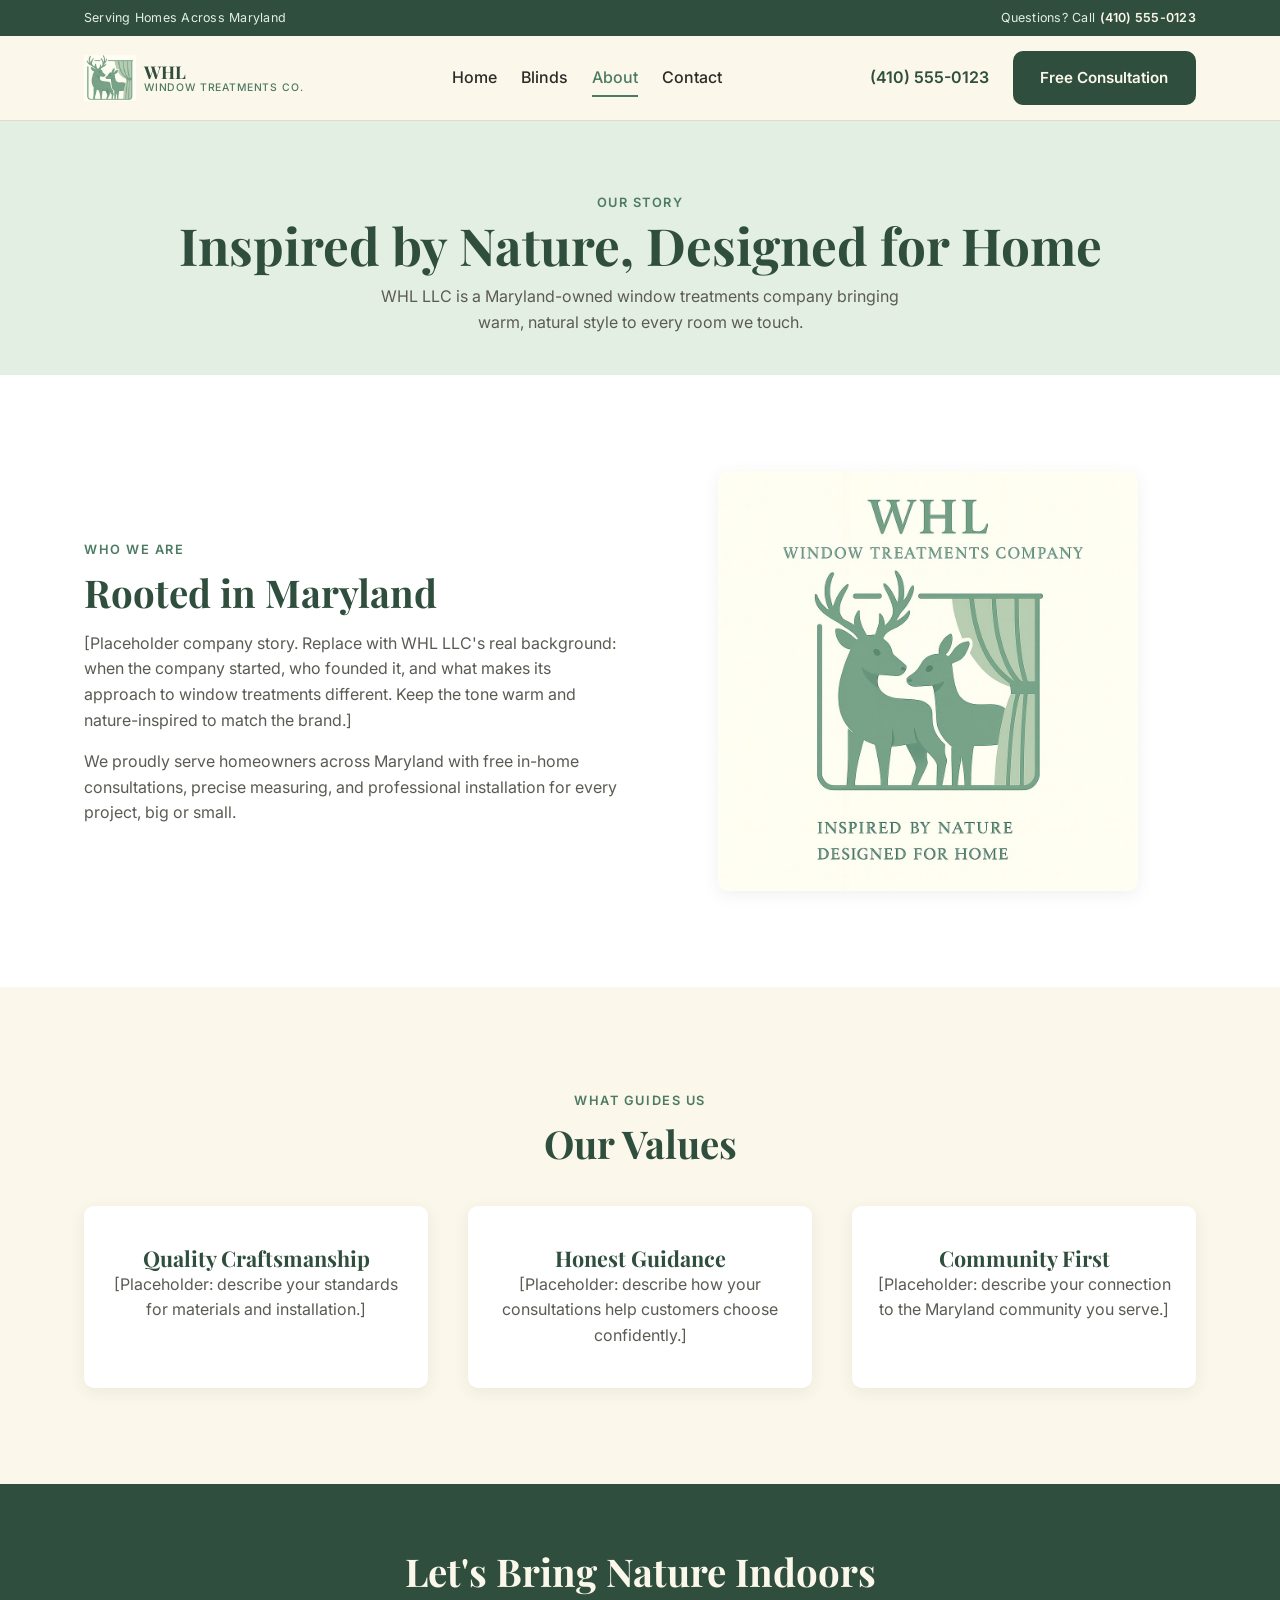
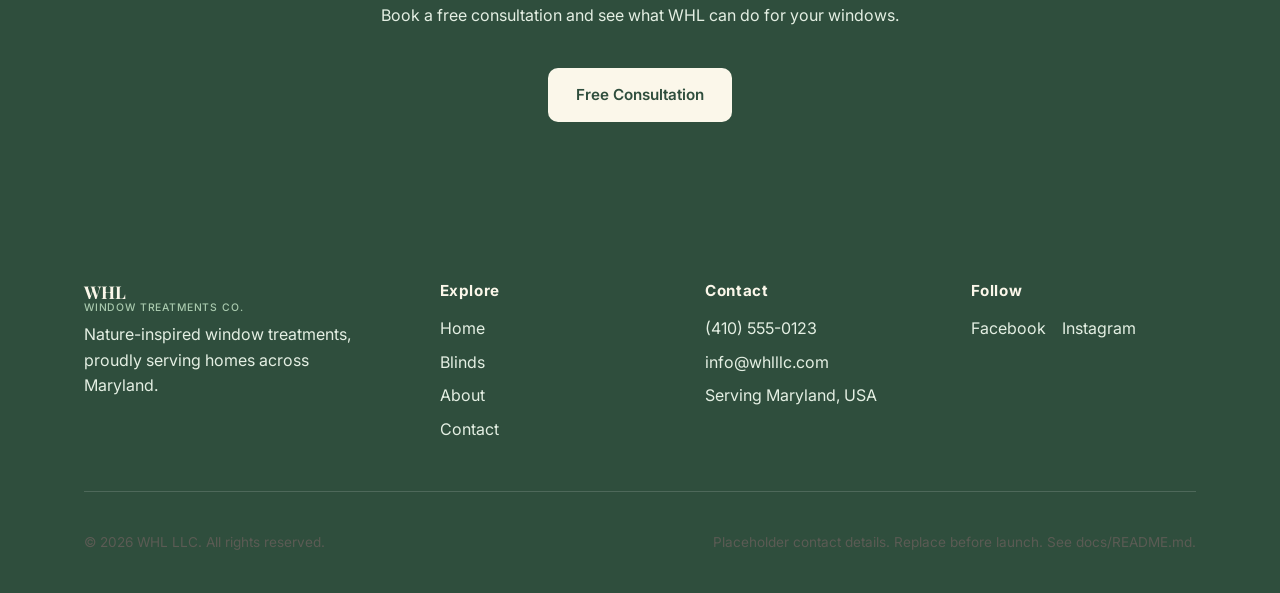
==== commit d3cf8527: "Add real testimonials, remove video pause control, and drop em dashes - Homepage now has three sampl" ====
--- a/about.html
+++ b/about.html
@@ -64,7 +64,7 @@
           <p class="eyebrow">Who We Are</p>
           <h2>Rooted in Maryland</h2>
           <p style="margin-top: var(--space-sm);">
-            [Placeholder company story — replace with WHL LLC's real background:
+            [Placeholder company story. Replace with WHL LLC's real background:
             when the company started, who founded it, and what makes its
             approach to window treatments different. Keep the tone warm and
             nature-inspired to match the brand.]
@@ -90,15 +90,15 @@
         <div class="grid grid--3">
           <div class="card tile-card">
             <h3>Quality Craftsmanship</h3>
-            <p>[Placeholder — describe your standards for materials and installation.]</p>
+            <p>[Placeholder: describe your standards for materials and installation.]</p>
           </div>
           <div class="card tile-card">
             <h3>Honest Guidance</h3>
-            <p>[Placeholder — describe how your consultations help customers choose confidently.]</p>
+            <p>[Placeholder: describe how your consultations help customers choose confidently.]</p>
           </div>
           <div class="card tile-card">
             <h3>Community First</h3>
-            <p>[Placeholder — describe your connection to the Maryland community you serve.]</p>
+            <p>[Placeholder: describe your connection to the Maryland community you serve.]</p>
           </div>
         </div>
       </div>
@@ -148,7 +148,7 @@
       </div>
       <div class="footer-bottom">
         <p>&copy; 2026 WHL LLC. All rights reserved.</p>
-        <p>Placeholder contact details — replace before launch. See docs/README.md.</p>
+        <p>Placeholder contact details. Replace before launch. See docs/README.md.</p>
       </div>
     </div>
   </footer>
--- a/css/styles.css
+++ b/css/styles.css
@@ -1,8 +1,8 @@
 /* =========================================================================
-   WHL LLC — Stylesheet
+   WHL LLC Stylesheet
    -------------------------------------------------------------------------
    How this file is organized (search for these headers):
-     1. Design tokens (colors, fonts, spacing)  — edit brand look here
+     1. Design tokens (colors, fonts, spacing). Edit brand look here
      2. Reset & base element styles
      3. Layout helpers (container, section spacing, grid)
      4. Header / navigation
@@ -568,42 +568,6 @@
   font-size: 0.85rem;
   letter-spacing: 0.06em;
   text-transform: uppercase;
-  margin-bottom: var(--space-lg);
-}
-
-.video-feature__toggle {
-  display: inline-flex;
-  align-items: center;
-  justify-content: center;
-  width: 52px;
-  height: 52px;
-  border-radius: 50%;
-  border: 1px solid rgba(251, 247, 234, 0.5);
-  background-color: rgba(251, 247, 234, 0.12);
-  color: var(--color-cream);
-  cursor: pointer;
-  transition: background-color 0.2s ease;
-}
-
-.video-feature__toggle:hover {
-  background-color: rgba(251, 247, 234, 0.25);
-}
-
-.video-feature__toggle svg {
-  width: 20px;
-  height: 20px;
-}
-
-.video-feature__toggle .icon-play {
-  display: none;
-}
-
-.video-feature__toggle[aria-pressed="false"] .icon-pause {
-  display: none;
-}
-
-.video-feature__toggle[aria-pressed="false"] .icon-play {
-  display: block;
 }
 
 /* Page header used on non-home pages (products/about/contact) */
@@ -675,7 +639,7 @@
    Homepage "Featured Styles" carousel: a horizontally-scrolling row of
    large photo tiles. Each tile always shows its name; hovering (or
    focusing, for keyboard users) reveals a description and two buttons
-   over the photo. Used only on the homepage — the full catalog on
+   over the photo. Used only on the homepage; the full catalog on
    products.html keeps using .product-card instead, which shows price and
    description without needing a hover.
    ------------------------------------------------------------------------- */
@@ -1060,8 +1024,8 @@
     font-size: 0.95rem;
   }
 
-  /* The "Window Treatments Co." subtitle is the first thing to go —
-     the icon + "WHL" alone is enough to identify the brand at this size. */
+  /* The "Window Treatments Co." subtitle is the first thing to go.
+     The icon + "WHL" alone is enough to identify the brand at this size. */
   .brand-text span {
     display: none;
   }
@@ -1104,7 +1068,8 @@
 
   /* A full-size "Free Consultation" button inside the slide-out menu,
      since the header's own copy shrinks to fit next to the logo. Only
-     one is ever visible at a time — see .nav-cta-mobile below. */
+     one copy of the button is ever visible at a time (see the
+     min-width:721px rule further down, which hides this one on desktop). */
   .nav-cta-mobile {
     display: block;
     width: 100%;
@@ -1144,7 +1109,7 @@
   }
 
   /* The utility topbar's two messages don't both fit on one line at
-     phone widths — stack them instead of letting them overflow. */
+     phone widths. Stack them instead of letting them overflow. */
   .topbar__inner {
     flex-direction: column;
     gap: 0.15rem;
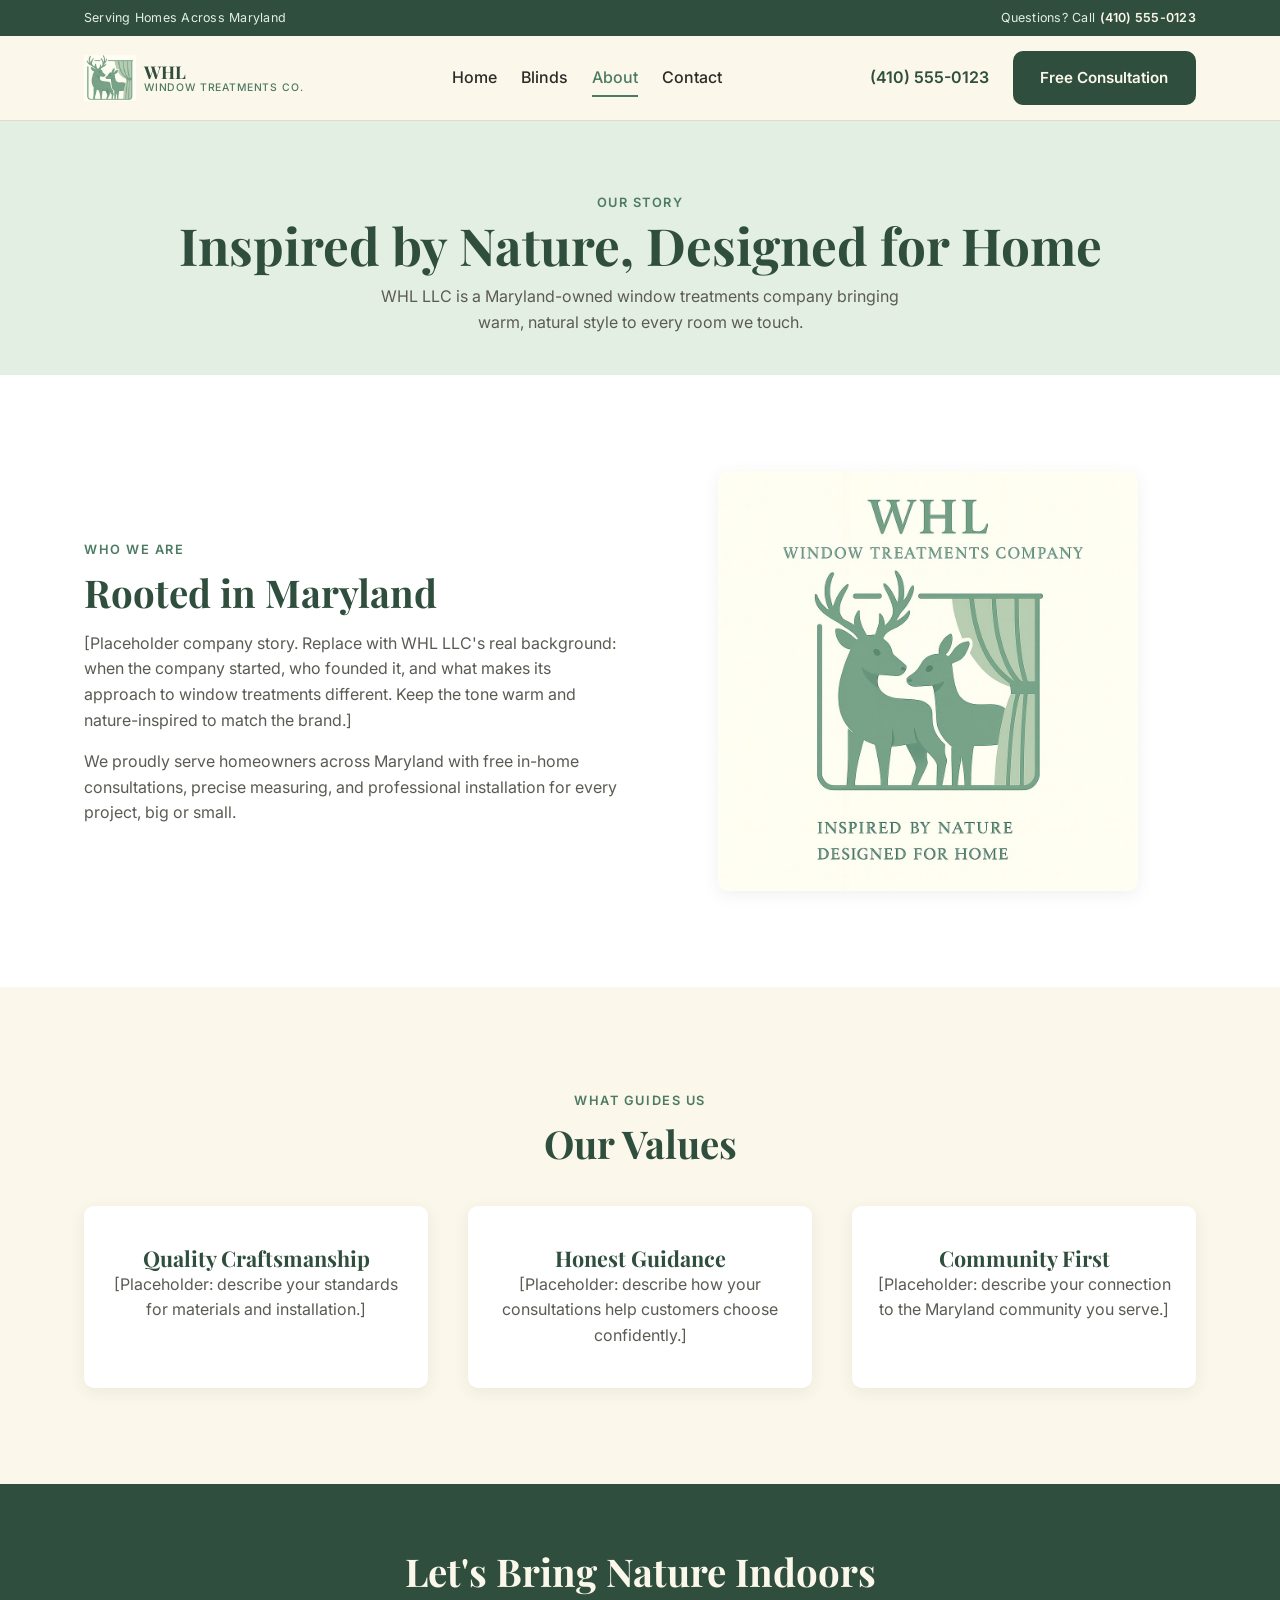
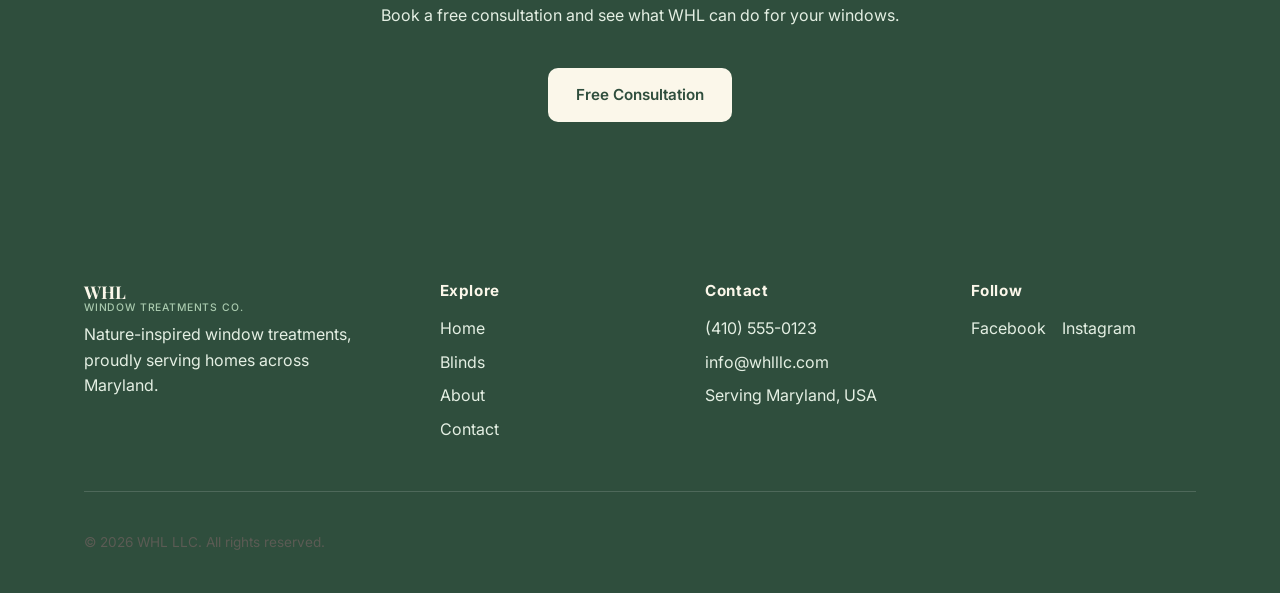
==== commit d32e8605: "Text Deleted in all pages" ====
--- a/about.html
+++ b/about.html
@@ -148,7 +148,7 @@
       </div>
       <div class="footer-bottom">
         <p>&copy; 2026 WHL LLC. All rights reserved.</p>
-        <p>Placeholder contact details. Replace before launch. See docs/README.md.</p>
+        
       </div>
     </div>
   </footer>
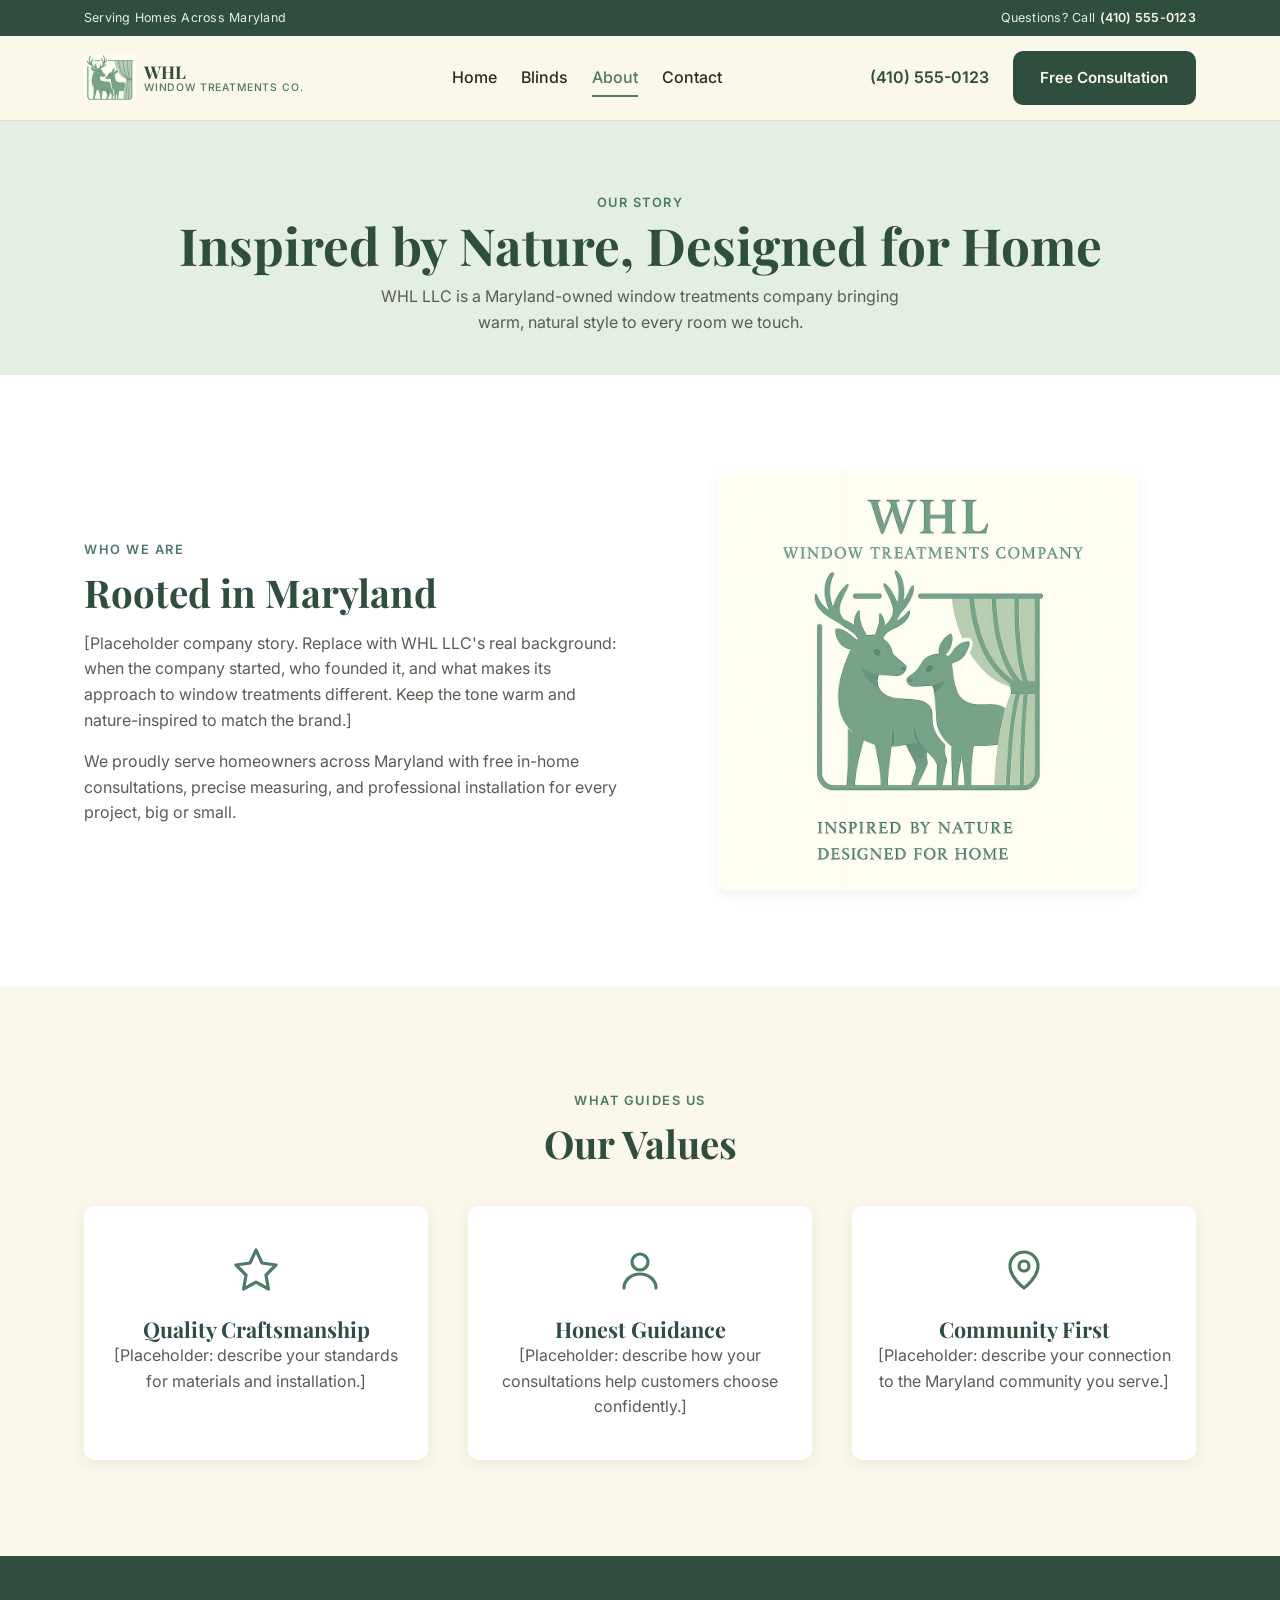
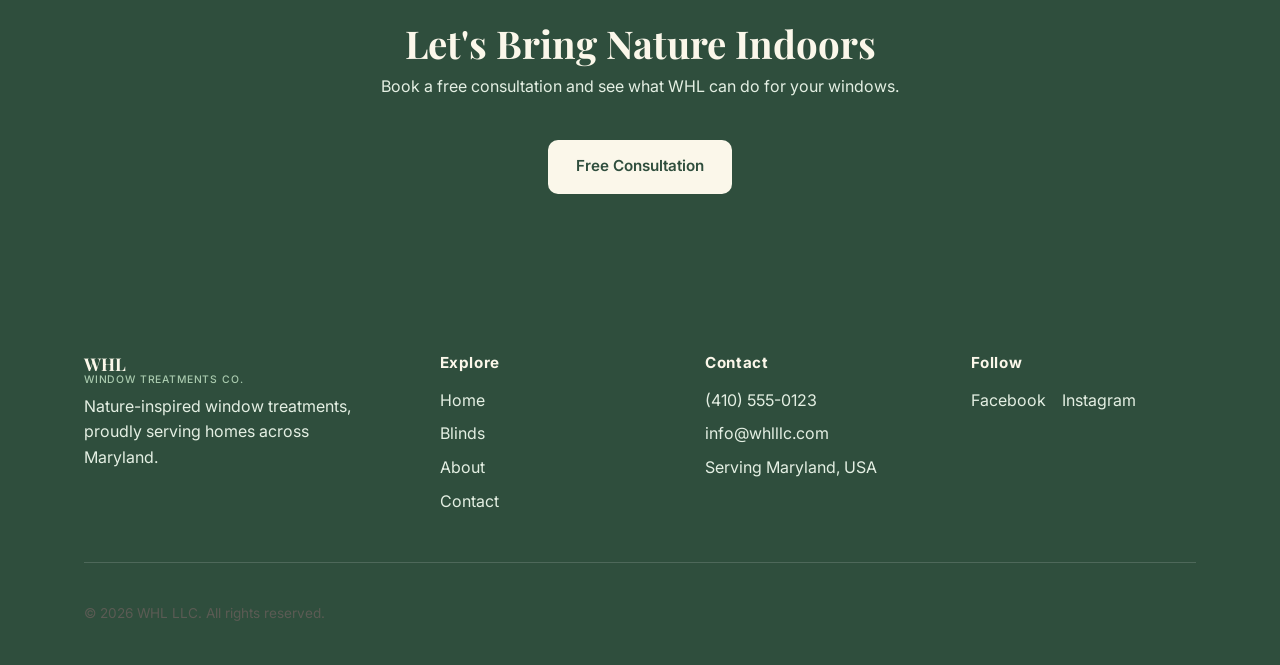
==== commit d9b9ec54: "Add icons, FAQ accordion, and expand catalog while waiting on client content - Add simple line icons" ====
--- a/about.html
+++ b/about.html
@@ -89,14 +89,23 @@
         </div>
         <div class="grid grid--3">
           <div class="card tile-card">
+            <svg class="tile-card__icon" viewBox="0 0 24 24" fill="none" stroke="currentColor" stroke-width="1.6" stroke-linecap="round" stroke-linejoin="round">
+              <path d="M12 2l3 6.5 7 1-5 5 1.2 7-6.2-3.4L5.8 21.5 7 14.5l-5-5 7-1z" />
+            </svg>
             <h3>Quality Craftsmanship</h3>
             <p>[Placeholder: describe your standards for materials and installation.]</p>
           </div>
           <div class="card tile-card">
+            <svg class="tile-card__icon" viewBox="0 0 24 24" fill="none" stroke="currentColor" stroke-width="1.6" stroke-linecap="round" stroke-linejoin="round">
+              <circle cx="12" cy="8" r="4" /><path d="M4 21c0-3.9 3.6-7 8-7s8 3.1 8 7" />
+            </svg>
             <h3>Honest Guidance</h3>
             <p>[Placeholder: describe how your consultations help customers choose confidently.]</p>
           </div>
           <div class="card tile-card">
+            <svg class="tile-card__icon" viewBox="0 0 24 24" fill="none" stroke="currentColor" stroke-width="1.6" stroke-linecap="round" stroke-linejoin="round">
+              <path d="M12 21s-7-5.2-7-11a7 7 0 1 1 14 0c0 5.8-7 11-7 11z" /><circle cx="12" cy="10" r="2.5" />
+            </svg>
             <h3>Community First</h3>
             <p>[Placeholder: describe your connection to the Maryland community you serve.]</p>
           </div>
@@ -148,7 +157,6 @@
       </div>
       <div class="footer-bottom">
         <p>&copy; 2026 WHL LLC. All rights reserved.</p>
-        
       </div>
     </div>
   </footer>
--- a/css/styles.css
+++ b/css/styles.css
@@ -887,6 +887,58 @@
   color: var(--color-text-muted);
 }
 
+/* FAQ accordion, built on native <details>/<summary> so it works with
+   zero JavaScript (keyboard/screen-reader accessible for free). Used on
+   products.html; see docs/README.md, "Editing the FAQ", to edit or add
+   questions. */
+.faq-list {
+  max-width: 760px;
+  margin: 0 auto;
+  display: flex;
+  flex-direction: column;
+  gap: var(--space-sm);
+}
+
+.faq-item {
+  background-color: var(--color-white);
+  border: 1px solid var(--color-border);
+  border-radius: var(--radius);
+  padding: var(--space-sm) var(--space-md);
+}
+
+.faq-item__question {
+  display: flex;
+  align-items: center;
+  justify-content: space-between;
+  gap: var(--space-sm);
+  cursor: pointer;
+  font-weight: 600;
+  color: var(--color-deep);
+  list-style: none;
+  padding: var(--space-xs) 0;
+}
+
+.faq-item__question::-webkit-details-marker {
+  display: none;
+}
+
+.faq-item__question .faq-item__chevron {
+  flex-shrink: 0;
+  width: 20px;
+  height: 20px;
+  color: var(--color-forest);
+  transition: transform 0.2s ease;
+}
+
+.faq-item[open] .faq-item__chevron {
+  transform: rotate(180deg);
+}
+
+.faq-item__answer {
+  padding: var(--space-xs) 0 var(--space-sm);
+  color: var(--color-text-muted);
+}
+
 /* CTA band (used before footer to push "Free Consultation") */
 .cta-band {
   background-color: var(--color-deep);
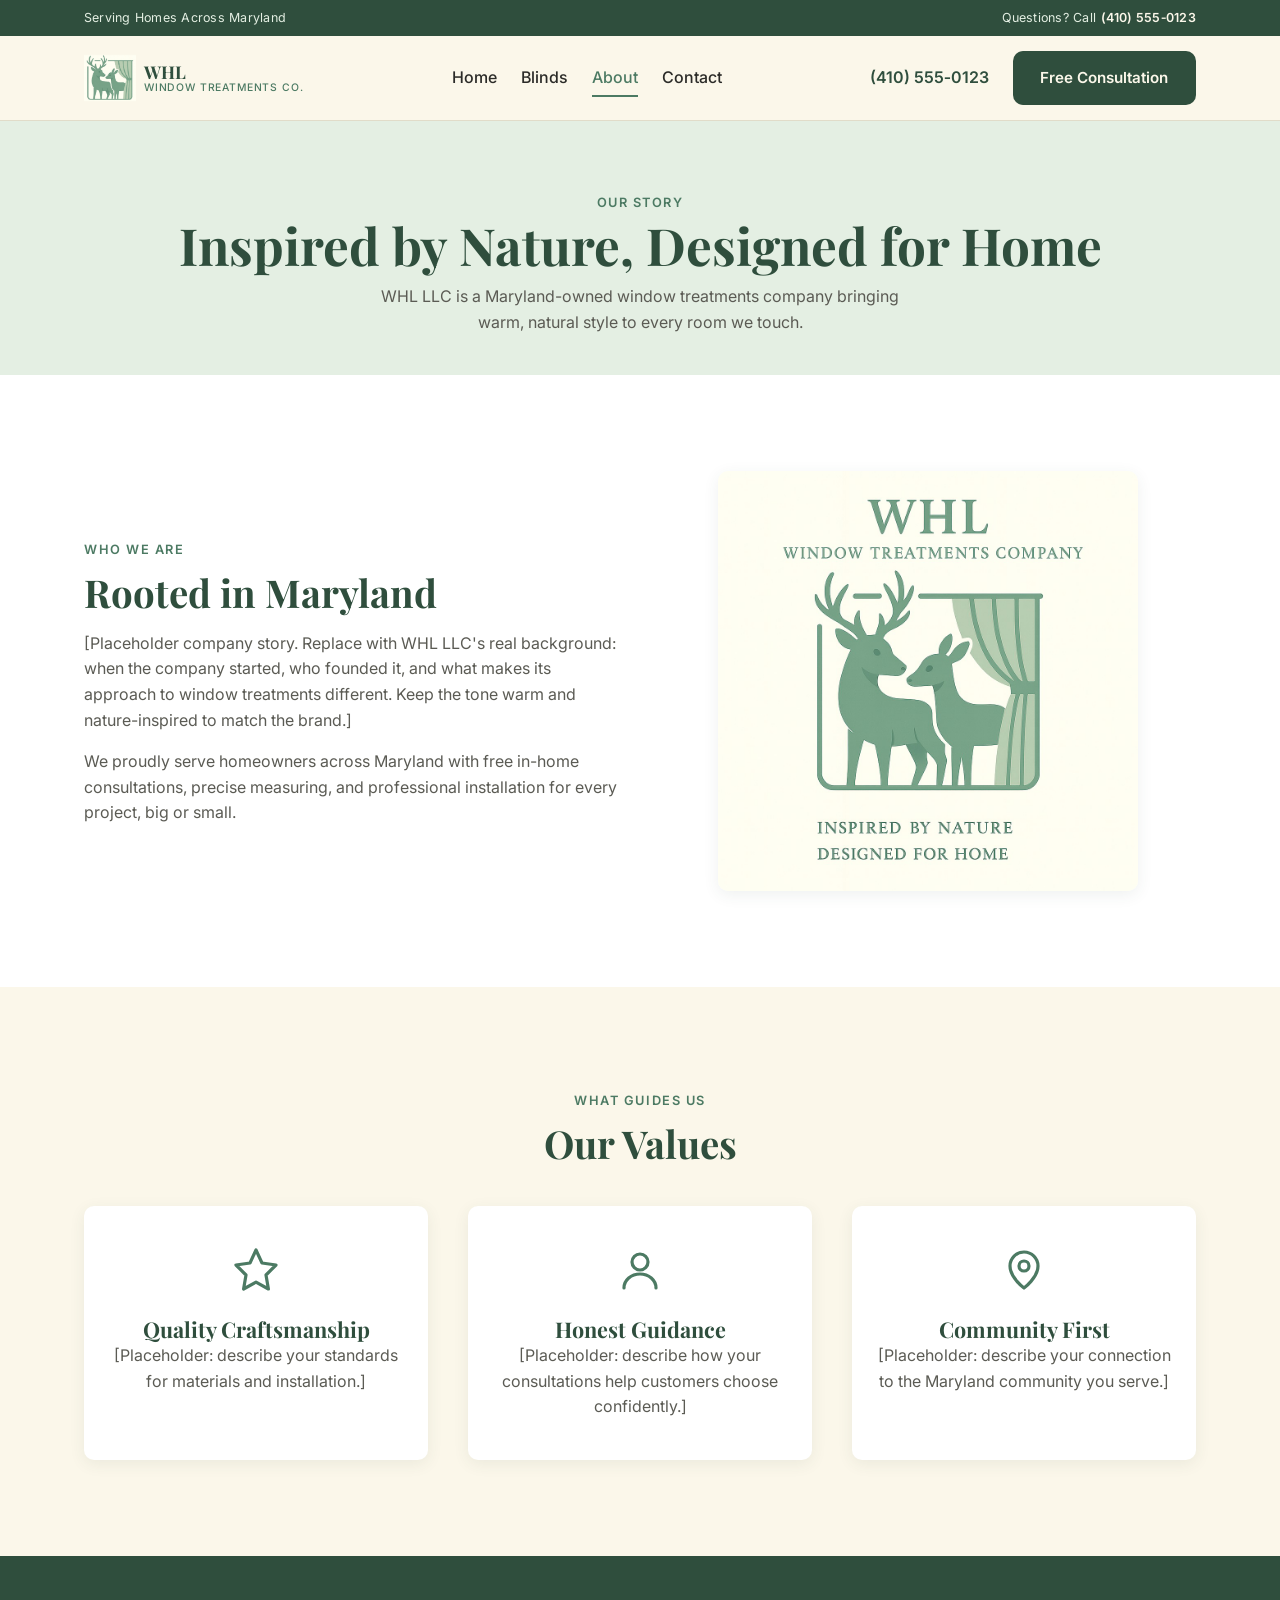
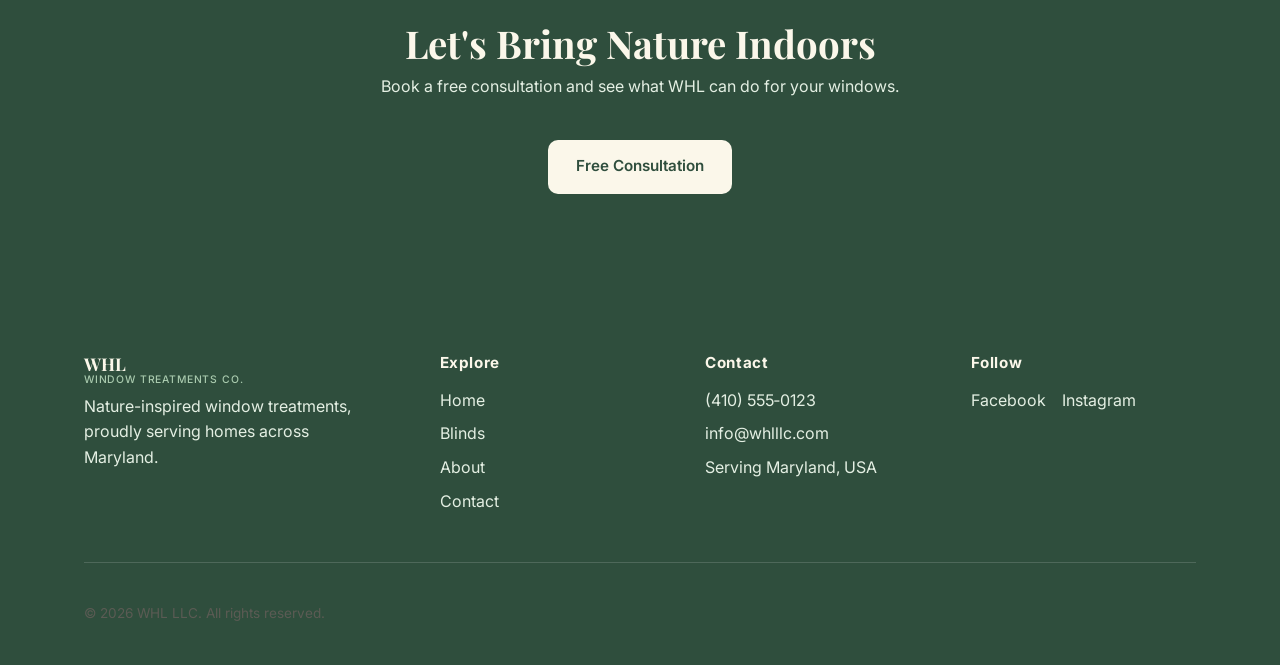
==== commit f6d75ef6: "Fix HTML issues and move inline styles into the stylesheet Ran the site through html-validate and fi" ====
--- a/about.html
+++ b/about.html
@@ -17,7 +17,7 @@
   <div class="topbar">
     <div class="container topbar__inner">
       <span>Serving Homes Across Maryland</span>
-      <span>Questions? Call <a href="tel:+14105550123">(410) 555-0123</a></span>
+      <span>Questions? Call <a href="tel:+14105550123">(410)&nbsp;555&#8209;0123</a></span>
     </div>
   </div>
 
@@ -34,12 +34,12 @@
           <li><a href="about.html">About</a></li>
           <li><a href="contact.html">Contact</a></li>
         </ul>
-          <a href="mailto:info@whlllc.com?subject=Free%20Consultation%20Request" class="btn btn--primary nav-cta-mobile">Free Consultation</a>
+        <a href="mailto:info@whlllc.com?subject=Free%20Consultation%20Request" class="btn btn--primary nav-cta-mobile">Free Consultation</a>
       </nav>
       <div class="header-actions">
-        <a href="tel:+14105550123" class="header-phone">(410) 555-0123</a>
+        <a href="tel:+14105550123" class="header-phone">(410)&nbsp;555&#8209;0123</a>
         <a href="mailto:info@whlllc.com?subject=Free%20Consultation%20Request" class="btn btn--primary">Free Consultation</a>
-        <button class="nav-toggle" aria-label="Toggle navigation" aria-expanded="false">
+        <button type="button" class="nav-toggle" aria-label="Toggle navigation" aria-expanded="false">
           <svg viewBox="0 0 24 24" fill="none" stroke="currentColor" stroke-width="2" stroke-linecap="round">
             <line x1="3" y1="6" x2="21" y2="6" /><line x1="3" y1="12" x2="21" y2="12" /><line x1="3" y1="18" x2="21" y2="18" />
           </svg>
@@ -59,24 +59,24 @@
     </section>
 
     <section class="section section--white">
-      <div class="container grid grid--2" style="align-items:center;">
-        <div>
+      <div class="container grid grid--2 grid--middle">
+        <div class="text-stack">
           <p class="eyebrow">Who We Are</p>
           <h2>Rooted in Maryland</h2>
-          <p style="margin-top: var(--space-sm);">
+          <p>
             [Placeholder company story. Replace with WHL LLC's real background:
             when the company started, who founded it, and what makes its
             approach to window treatments different. Keep the tone warm and
             nature-inspired to match the brand.]
           </p>
-          <p style="margin-top: var(--space-sm);">
+          <p>
             We proudly serve homeowners across Maryland with free in-home
             consultations, precise measuring, and professional installation
             for every project, big or small.
           </p>
         </div>
         <div>
-          <img src="assets/images/logo/whl-logo-full.jpg" alt="WHL LLC logo: a deer and fawn beside a curtained window, with the tagline Inspired by Nature, Designed for Home" style="border-radius: var(--radius); box-shadow: var(--shadow-card); max-width: 420px; margin: 0 auto; display: block;" />
+          <img src="assets/images/logo/whl-logo-full.jpg" alt="WHL LLC logo: a deer and fawn beside a curtained window, with the tagline Inspired by Nature, Designed for Home" class="framed-image" />
         </div>
       </div>
     </section>
@@ -127,7 +127,7 @@
     <div class="container">
       <div class="footer-grid">
         <div class="footer-brand">
-          <div class="brand-text" style="color: var(--color-cream);">WHL <span style="color: var(--color-sage);">Window Treatments Co.</span></div>
+          <div class="brand-text">WHL <span>Window Treatments Co.</span></div>
           <p>Nature-inspired window treatments, proudly serving homes across Maryland.</p>
         </div>
         <div>
@@ -142,7 +142,7 @@
         <div>
           <h4>Contact</h4>
           <ul>
-            <li><a href="tel:+14105550123">(410) 555-0123</a></li>
+            <li><a href="tel:+14105550123">(410)&nbsp;555&#8209;0123</a></li>
             <li><a href="mailto:info@whlllc.com">info@whlllc.com</a></li>
             <li>Serving Maryland, USA</li>
           </ul>
--- a/css/styles.css
+++ b/css/styles.css
@@ -11,7 +11,8 @@
      7. Cards (product cards, tile cards)
      8. Process steps / trust strip / testimonials
      9. Footer
-    10. Responsive breakpoints
+    10. One-off page components (About/Contact specifics)
+    11. Responsive breakpoints
 
    This is one shared stylesheet used by every page (index, products, about,
    contact) so a change here updates the whole site at once.
@@ -1013,7 +1014,77 @@
 }
 
 /* -------------------------------------------------------------------------
-   10. Responsive breakpoints
+   10. One-off page components
+   Small, page-specific classes that replace inline styles, keeping all
+   presentation in this one file (see docs/ARCHITECTURE.md).
+   ------------------------------------------------------------------------- */
+
+/* Footer wordmark: reuses .brand-text but recolored for the dark footer
+   background (index/products/about/contact footers all use this). */
+.footer-brand .brand-text {
+  color: var(--color-cream);
+}
+
+.footer-brand .brand-text span {
+  color: var(--color-sage);
+}
+
+/* Centers a single call-to-action link/button below a section
+   (used under the homepage's featured styles carousel). */
+.centered-action {
+  text-align: center;
+  margin-top: var(--space-lg);
+}
+
+/* Vertically centers a two-column grid's content (About page intro). */
+.grid--middle {
+  align-items: center;
+}
+
+/* Adds spacing above body paragraphs that follow a heading, and
+   between consecutive paragraphs (About page intro text). */
+.text-stack h2 + p,
+.text-stack p + p {
+  margin-top: var(--space-sm);
+}
+
+/* A photo styled like a framed card: rounded corners, shadow, capped
+   width, centered (About page logo/photo). */
+.framed-image {
+  border-radius: var(--radius);
+  box-shadow: var(--shadow-card);
+  max-width: 420px;
+  margin: 0 auto;
+  display: block;
+}
+
+/* A .card used to hold a form, with its own padding (Contact page). */
+.form-card {
+  padding: var(--space-lg);
+}
+
+.form-card h2 {
+  margin-bottom: var(--space-md);
+}
+
+/* The "Other Ways to Reach Us" contact list (Contact page). */
+.contact-info p {
+  margin-top: var(--space-sm);
+}
+
+.contact-info ul {
+  margin-top: var(--space-md);
+  display: flex;
+  flex-direction: column;
+  gap: var(--space-sm);
+}
+
+.contact-info strong {
+  color: var(--color-deep);
+}
+
+/* -------------------------------------------------------------------------
+   11. Responsive breakpoints
    ------------------------------------------------------------------------- */
 @media (max-width: 960px) {
   .grid--4 {
